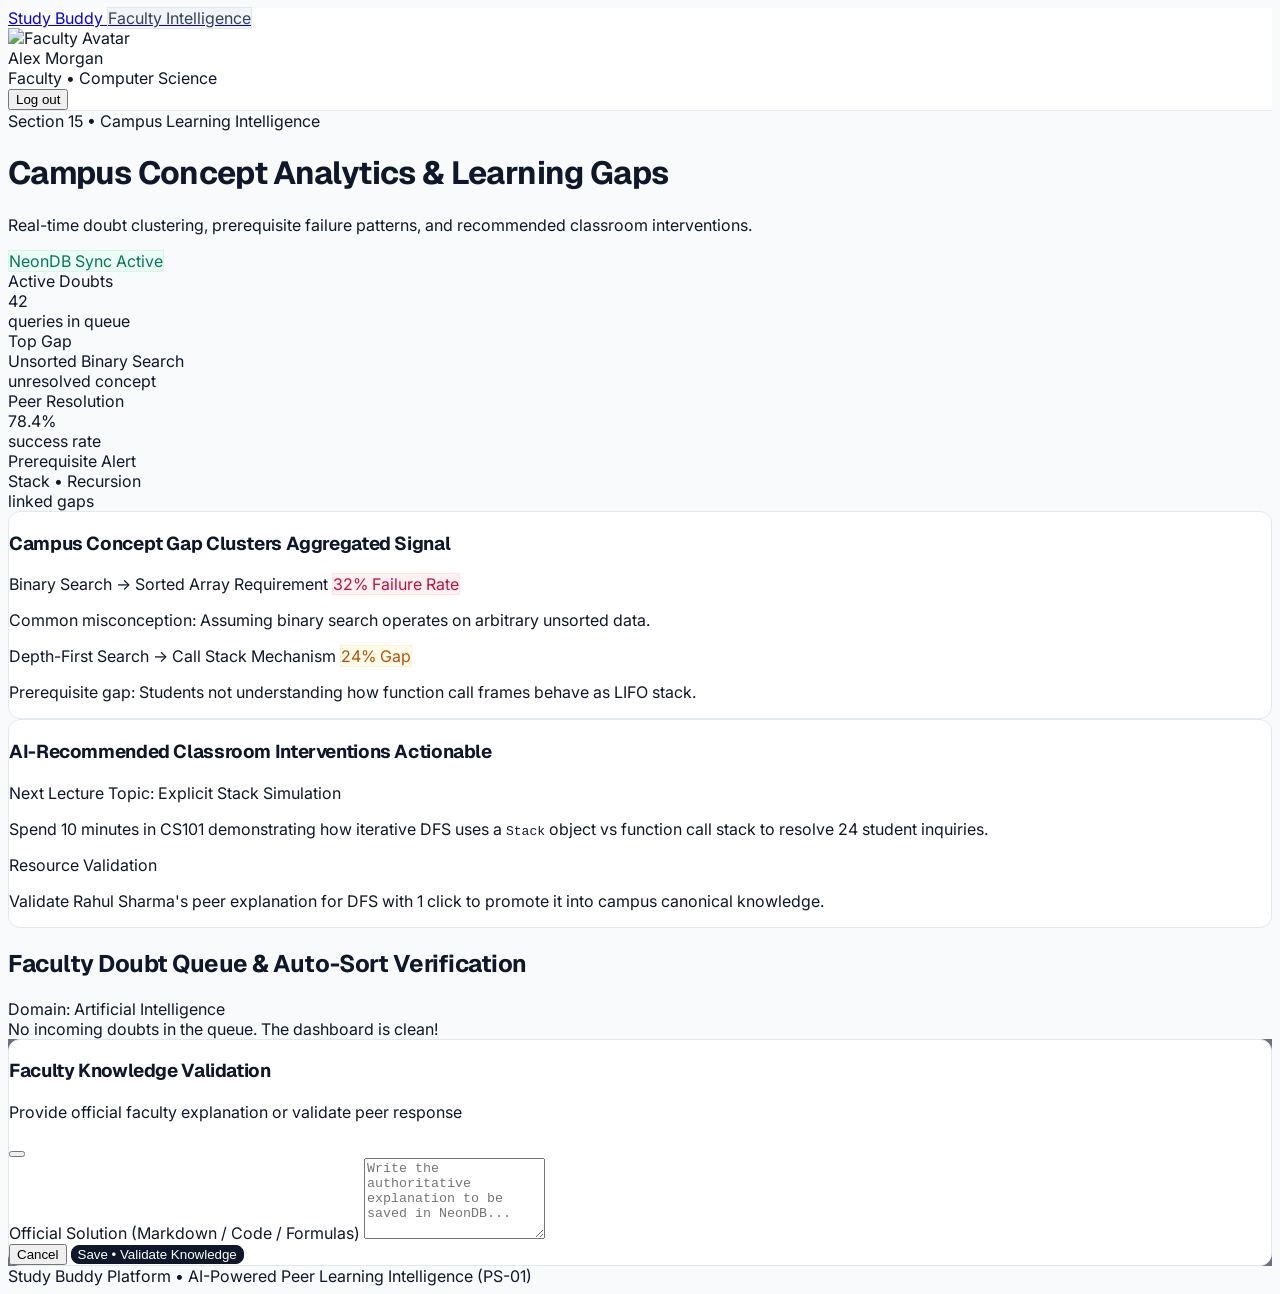
==== faculty-dashboard.html @ b1f01564 "Allow faculty to verify AI generated answers as well" ====
<!DOCTYPE html>
<html lang="en">
<head>
  <meta charset="UTF-8">
  <meta name="viewport" content="width=device-width, initial-scale=1.0">
  <title>Faculty Learning Intelligence Dashboard — Study Buddy (PS-01)</title>

  <!-- Tailwind CSS CDN -->
  <script src="https://cdn.tailwindcss.com"></script>

  <!-- Lucide Icons -->
  <script src="https://unpkg.com/lucide@latest"></script>

  <!-- Custom CSS -->
  <link rel="stylesheet" href="css/style.css">
</head>
<body class="bg-slate-50 text-slate-900 min-h-screen flex flex-col justify-between">

  <!-- Header -->
  <header class="sticky top-0 z-40 crisp-nav bg-white/95 border-b border-slate-200">
    <div class="max-w-7xl mx-auto px-4 sm:px-6 lg:px-8 h-16 flex items-center justify-between">

      <!-- Brand Logo -->
      <a href="index.html" class="flex items-center gap-2.5">
        <div class="w-8 h-8 rounded-lg bg-slate-900 flex items-center justify-center text-white">
          <i data-lucide="graduation-cap" class="w-4 h-4"></i>
        </div>
        <div>
          <span class="text-base font-bold text-slate-900">Study Buddy</span>
          <span class="badge-clean-neutral text-[10px] font-semibold px-2 py-0.5 rounded ml-2">Faculty Intelligence</span>
        </div>
      </a>

      <!-- Faculty Profile -->
      <div class="flex items-center gap-2.5">
        <img id="fac-header-avatar" src="https://images.unsplash.com/photo-1534528741775-53994a69daeb?auto=format&fit=crop&q=80&w=250" class="w-8 h-8 rounded-full border border-slate-200 object-cover" alt="Faculty Avatar">
        <div class="hidden sm:block text-left">
          <div class="text-xs font-bold text-slate-900 leading-tight" id="fac-header-name">Dr. Sarah Jenkins</div>
          <div class="text-[10px] text-slate-500 font-medium">Faculty &bull; Computer Science</div>
        </div>
        <div class="w-px h-6 bg-slate-200 mx-1"></div>
        <button type="button" onclick="logout()" title="Log out" aria-label="Log out" class="flex items-center gap-1.5 text-xs text-slate-500 hover:text-slate-900 transition-colors px-2 py-1.5 rounded-md hover:bg-slate-100">
          <i data-lucide="log-out" class="w-3.5 h-3.5"></i>
          <span class="hidden sm:inline font-medium">Log out</span>
        </button>
      </div>
    </div>
  </header>

  <!-- Main Container -->
  <main class="max-w-7xl mx-auto px-4 sm:px-6 lg:px-8 py-8 space-y-6 flex-1 w-full">

    <!-- 1. TOP STATS BAR -->
    <div class="bg-white rounded-2xl border border-slate-200 shadow-sm overflow-hidden">
      <div class="p-6 pb-5">
        <div class="flex flex-col sm:flex-row sm:items-start justify-between gap-4">
          <div>
            <span class="inline-flex items-center gap-1.5 text-[10px] font-bold uppercase tracking-widest text-slate-400 mb-2">
              <span class="w-1.5 h-1.5 rounded-full bg-emerald-500 inline-block"></span>
              Section 15 &bull; Campus Learning Intelligence
            </span>
            <h1 class="text-xl sm:text-2xl font-bold text-slate-950 leading-tight">
              Campus Concept Analytics &amp; Learning Gaps
            </h1>
            <p class="text-xs text-slate-500 mt-1.5 leading-relaxed max-w-xl">
              Real-time doubt clustering, prerequisite failure patterns, and recommended classroom interventions.
            </p>
          </div>
          <span class="badge-clean-emerald text-xs font-semibold px-3 py-1.5 rounded-lg self-start whitespace-nowrap">
            NeonDB Sync Active
          </span>
        </div>
      </div>
      <div class="grid grid-cols-2 sm:grid-cols-4 border-t border-slate-100">
        <div class="p-4 border-r border-slate-100">
          <div class="text-[10px] font-bold text-slate-400 uppercase tracking-wider mb-1">Active Doubts</div>
          <div class="text-2xl font-bold text-slate-900">42</div>
          <div class="text-[11px] text-slate-500 mt-0.5">queries in queue</div>
        </div>
        <div class="p-4 sm:border-r border-slate-100">
          <div class="text-[10px] font-bold text-slate-400 uppercase tracking-wider mb-1">Top Gap</div>
          <div class="text-sm font-bold text-amber-600 leading-snug mt-0.5">Unsorted Binary Search</div>
          <div class="text-[11px] text-slate-500 mt-0.5">unresolved concept</div>
        </div>
        <div class="p-4 border-r border-t sm:border-t-0 border-slate-100">
          <div class="text-[10px] font-bold text-slate-400 uppercase tracking-wider mb-1">Peer Resolution</div>
          <div class="text-2xl font-bold text-emerald-600">78.4%</div>
          <div class="text-[11px] text-slate-500 mt-0.5">success rate</div>
        </div>
        <div class="p-4 border-t sm:border-t-0 border-slate-100">
          <div class="text-[10px] font-bold text-slate-400 uppercase tracking-wider mb-1">Prerequisite Alert</div>
          <div class="text-sm font-bold text-slate-900 leading-snug mt-0.5">Stack &bull; Recursion</div>
          <div class="text-[11px] text-slate-500 mt-0.5">linked gaps</div>
        </div>
      </div>
    </div>

    <!-- 2. CAMPUS LEARNING GAPS & RECOMMENDED INTERVENTIONS (Section 15 of PDF) -->
    <div class="grid grid-cols-1 lg:grid-cols-2 gap-6">

      <!-- Learning Gap Heatmap -->
      <div class="crisp-card p-5 bg-white shadow-sm border border-slate-200">
        <h3 class="text-xs font-bold uppercase tracking-wider text-slate-900 mb-3 pb-2 border-b border-slate-100 flex items-center justify-between">
          <span>Campus Concept Gap Clusters</span>
          <span class="text-[10px] text-slate-400">Aggregated Signal</span>
        </h3>

        <div class="space-y-3 text-xs">
          <div class="p-3 rounded-lg bg-slate-50 border border-slate-200">
            <div class="flex justify-between items-center mb-1">
              <span class="font-bold text-slate-900">Binary Search &rarr; Sorted Array Requirement</span>
              <span class="badge-clean-rose text-[10px] font-bold px-1.5 py-0.2 rounded">32% Failure Rate</span>
            </div>
            <p class="text-[11px] text-slate-500 mb-2">Common misconception: Assuming binary search operates on arbitrary unsorted data.</p>
            <div class="w-full h-1.5 bg-slate-200 rounded-full overflow-hidden">
              <div class="h-full bg-rose-500 rounded-full" style="width: 32%"></div>
            </div>
          </div>

          <div class="p-3 rounded-lg bg-slate-50 border border-slate-200">
            <div class="flex justify-between items-center mb-1">
              <span class="font-bold text-slate-900">Depth-First Search &rarr; Call Stack Mechanism</span>
              <span class="badge-clean-amber text-[10px] font-bold px-1.5 py-0.2 rounded">24% Gap</span>
            </div>
            <p class="text-[11px] text-slate-500 mb-2">Prerequisite gap: Students not understanding how function call frames behave as LIFO stack.</p>
            <div class="w-full h-1.5 bg-slate-200 rounded-full overflow-hidden">
              <div class="h-full bg-amber-500 rounded-full" style="width: 24%"></div>
            </div>
          </div>
        </div>
      </div>

      <!-- Recommended Classroom Interventions (Section 15 of PDF) -->
      <div class="crisp-card p-5 bg-white shadow-sm border border-slate-200">
        <h3 class="text-xs font-bold uppercase tracking-wider text-slate-900 mb-3 pb-2 border-b border-slate-100 flex items-center justify-between">
          <span>AI-Recommended Classroom Interventions</span>
          <span class="text-[10px] text-emerald-600 font-bold">Actionable</span>
        </h3>

        <div class="space-y-3 text-xs">
          <div class="p-3 rounded-lg bg-emerald-50/50 border border-emerald-200 text-slate-800">
            <div class="font-bold text-emerald-950 mb-1 flex items-center gap-1.5">
              <i data-lucide="zap" class="w-3.5 h-3.5 text-emerald-600"></i>
              <span>Next Lecture Topic: Explicit Stack Simulation</span>
            </div>
            <p class="text-[11px] text-slate-600 leading-relaxed">
              Spend 10 minutes in CS101 demonstrating how iterative DFS uses a <code>Stack</code> object vs function call stack to resolve 24 student inquiries.
            </p>
          </div>

          <div class="p-3 rounded-lg bg-blue-50/50 border border-blue-200 text-slate-800">
            <div class="font-bold text-blue-950 mb-1 flex items-center gap-1.5">
              <i data-lucide="book-marked" class="w-3.5 h-3.5 text-blue-600"></i>
              <span>Resource Validation</span>
            </div>
            <p class="text-[11px] text-slate-600 leading-relaxed">
              Validate Rahul Sharma&apos;s peer explanation for DFS with 1 click to promote it into campus canonical knowledge.
            </p>
          </div>
        </div>
      </div>

    </div>

    <!-- 3. DOUBT QUEUE -->
    <div class="space-y-4">
      <div class="flex items-center justify-between">
        <h2 class="text-base font-bold text-slate-950 flex items-center gap-2">
          <i data-lucide="inbox" class="w-4 h-4 text-slate-600"></i>
          Faculty Doubt Queue &amp; Auto-Sort Verification
        </h2>
        <span class="text-xs font-semibold text-slate-500 bg-slate-100 px-3 py-1.5 rounded-lg" id="fac-header-domain">Domain: Artificial Intelligence</span>
      </div>
      <div id="faculty-queue-list" class="space-y-4">
        <!-- Injected via JS -->
      </div>
    </div>

  </main>

  <!-- ANSWER / VALIDATE MODAL -->
  <div id="faculty-answer-modal" class="fixed inset-0 z-50 modal-backdrop hidden items-center justify-center p-4">
    <div class="crisp-card max-w-xl w-full p-6 bg-white shadow-xl border border-slate-300 relative max-h-[90vh] overflow-y-auto">
      <div class="flex items-center justify-between pb-3 border-b border-slate-200 mb-4">
        <div>
          <h3 class="text-base font-bold text-slate-900">Faculty Knowledge Validation</h3>
          <p class="text-xs text-slate-500">Provide official faculty explanation or validate peer response</p>
        </div>
        <button type="button" onclick="closeModal('faculty-answer-modal')" aria-label="Close modal" class="text-slate-400 hover:text-slate-700 p-1">
          <i data-lucide="x" class="w-4 h-4"></i>
        </button>
      </div>

      <form onsubmit="submitFacultyAnswer(event)" class="space-y-3.5">
        <input type="hidden" id="fac-hidden-doubt-id">

        <div>
          <label class="block text-xs font-semibold text-slate-700 mb-1">Official Solution (Markdown / Code / Formulas)</label>
          <textarea id="fac-solution-text" rows="5" required placeholder="Write the authoritative explanation to be saved in NeonDB..." class="w-full bg-white border border-slate-300 rounded-md p-3 text-xs text-slate-900 focus:outline-none focus:border-slate-900"></textarea>
        </div>

        <div class="flex items-center justify-end gap-2 pt-2 border-t border-slate-200">
          <button type="button" onclick="closeModal('faculty-answer-modal')" class="px-3.5 py-2 text-xs font-medium text-slate-600 hover:text-slate-900">
            Cancel
          </button>
          <button type="submit" class="btn-primary px-4 py-2 text-xs font-semibold">
            Save &bull; Validate Knowledge
          </button>
        </div>
      </form>
    </div>
  </div>

  <!-- Footer -->
  <footer class="border-t border-slate-200 bg-white py-4 px-4 text-center text-xs text-slate-400">
    <span>Study Buddy Platform &bull; AI-Powered Peer Learning Intelligence (PS-01)</span>
  </footer>

  <!-- Scripts -->
  <script src="js/data.js"></script>
  <script src="js/app.js"></script>
  <script>
    document.addEventListener("DOMContentLoaded", async () => {
      const user = DB.getCurrentUser();
      if (user) {
        const nameEl = document.getElementById("fac-header-name");
        if (nameEl && user.name) nameEl.textContent = user.name;
        const avatarEl = document.getElementById("fac-header-avatar");
        if (avatarEl && user.avatar) avatarEl.src = user.avatar;
        const domainEl = document.getElementById("fac-header-domain");
        if (domainEl && user.domain) domainEl.textContent = `Domain: ${user.domain}`;
      }
      await DB.syncDoubts();
      renderFacultyQueue();
      lucide.createIcons();
    });

    function renderFacultyQueue() {
      const doubts = DB.getDoubts();
      const container = document.getElementById("faculty-queue-list");

      if (doubts.length === 0) {
        container.innerHTML = `
          <div class="p-8 text-center bg-white border border-slate-200 rounded-lg text-slate-400 text-xs shadow-sm">
            <i data-lucide="info" class="w-8 h-8 mx-auto mb-2 text-slate-300"></i>
            <span>No incoming doubts in the queue. The dashboard is clean!</span>
          </div>
        `;
        lucide.createIcons();
        return;
      }

      container.innerHTML = doubts.map(d => {
        const isResolved = d.status === "Resolved";
        
        let peerAnswersBlock = "";
        if (d.answers && d.answers.length > 0) {
          peerAnswersBlock = d.answers.map((a, idx) => {
            const isPeer = a.authorName.includes("Peer Mentor") || a.authorName.includes("AI") || a.authorName.includes("StudyBuddy");
            const verifyBtn = (!a.isFacultyVerified) ? `
              <button type="button" onclick="facultyVerifyPeerAnswer('${d.id}', ${idx})" class="mt-2 bg-emerald-600 hover:bg-emerald-700 text-white px-3 py-1 rounded font-bold transition-all text-[10px] flex items-center gap-1 shadow-sm">
                <i data-lucide="check" class="w-3.5 h-3.5"></i>
                <span>Approve & Verify Answer (Award Tag)</span>
              </button>
            ` : (a.isFacultyVerified ? `
              <span class="text-emerald-600 font-bold text-[10px] flex items-center gap-0.5 mt-2">
                <i data-lucide="award" class="w-3.5 h-3.5"></i>
                <span>Officially Faculty Verified</span>
              </span>
            ` : '');

            return `
              <div class="mt-3 p-3 bg-slate-50 border border-slate-200 rounded-lg text-xs">
                <div class="flex items-center justify-between font-bold text-slate-700 mb-1">
                  <span>Solution by: ${a.authorName}</span>
                  <div class="flex items-center gap-1.5">
                    ${a.isAiVerified ? '<span class="bg-purple-100 text-purple-700 text-[8px] font-extrabold px-1.5 py-0.5 rounded flex items-center gap-0.5">🤖 AI Verified</span>' : ''}
                    ${a.isFacultyVerified ? '<span class="bg-emerald-100 text-emerald-700 text-[8px] font-extrabold px-1.5 py-0.5 rounded flex items-center gap-0.5">🎓 Faculty Verified</span>' : ''}
                  </div>
                </div>
                <p class="text-slate-600 pl-2 border-l-2 border-slate-300 italic">${a.content}</p>
                ${verifyBtn}
              </div>
            `;
          }).join("");
        }

        return `
          <div class="crisp-card p-5 bg-white border border-slate-200 hover:shadow-md transition-shadow">
            <div class="flex items-center justify-between gap-2 mb-2">
              <div class="flex items-center gap-1.5">
                <span class="badge-clean-neutral px-2 py-0.5 rounded text-[10px] font-bold">${d.subject} &bull; ${d.concept}</span>
                <span class="badge-clean-neutral px-2 py-0.5 rounded text-[10px] text-slate-500">${d.difficulty}</span>
                <span class="badge-clean-purple px-2 py-0.5 rounded text-[10px] font-bold">Auto-Sort: ${d.intent}</span>
              </div>
              <span class="${isResolved ? 'badge-clean-emerald' : 'badge-clean-amber'} px-2 py-0.5 rounded text-[10px] font-bold">
                ${d.status}
              </span>
            </div>

            <h4 class="text-sm font-bold text-slate-950 mb-1">${d.title}</h4>
            <p class="text-xs text-slate-600 mb-3">${d.rawQuery}</p>

            <div class="p-2.5 rounded bg-slate-50 border border-slate-100 text-[11px] mb-3 text-slate-600">
              <strong>Detected Misconception:</strong> ${d.misconception}
            </div>

            ${peerAnswersBlock}

            <div class="flex items-center justify-between pt-2.5 mt-3 border-t border-slate-100 text-xs">
              <span class="text-slate-500">Student: <strong>${d.studentName}</strong> (${d.studentYear})</span>
              <button type="button" onclick="openFacultyAnswer('${d.id}')" class="btn-primary px-3 py-1.5 text-xs font-semibold">
                ${isResolved ? 'Update / Validate Solution' : 'Answer Doubt'}
              </button>
            </div>
          </div>
        `;
      }).join("");

      lucide.createIcons();
    }

    async function facultyVerifyPeerAnswer(doubtId, answerIdx) {
      await DB.setAnswerFacultyVerified(doubtId, answerIdx, true);
      
      // Award extra 15 points to the peer mentor student
      await DB.updateUserPoints(15);
      
      showToast("Peer solution verified! Faculty approval tag awarded (+15 pts).", "success");
      renderFacultyQueue();
    }

    function openFacultyAnswer(doubtId) {
      document.getElementById("fac-hidden-doubt-id").value = doubtId;
      openModal("faculty-answer-modal");
    }

    async function submitFacultyAnswer(e) {
      e.preventDefault();
      const doubtId = document.getElementById("fac-hidden-doubt-id").value;
      const text = document.getElementById("fac-solution-text").value;

      const answerData = {
        authorName: "Dr. Sarah Jenkins (Faculty Lead)",
        authorAvatar: "https://images.unsplash.com/photo-1534528741775-53994a69daeb?auto=format&fit=crop&q=80&w=250",
        style: "Technical",
        isAiVerified: true,
        isFacultyVerified: true,
        content: text
      };

      await DB.resolveDoubt(doubtId, answerData);
      closeModal("faculty-answer-modal");
      showToast("Solution saved & knowledge validated in NeonDB!", "success");
      renderFacultyQueue();
    }
  </script>
</body>
</html>
---- css/style.css ----
@import url('https://fonts.googleapis.com/css2?family=Geist:wght@400;500;600;700&family=Inter:wght@400;500;600;700&display=swap');

:root {
  --font-heading: 'Geist', -apple-system, BlinkMacSystemFont, 'Segoe UI', Roboto, sans-serif;
  --font-body: 'Inter', -apple-system, BlinkMacSystemFont, 'Segoe UI', Roboto, sans-serif;
  --primary: #0f172a;
  --primary-hover: #1e293b;
  --accent: #2563eb;
  --accent-hover: #1d4ed8;
  --border-light: #e2e8f0;
  --border-dark: #1e293b;
  --bg-main: #f8fafc;
  --card-bg: #ffffff;
  --text-main: #0f172a;
  --text-muted: #64748b;
}

* {
  box-sizing: border-box;
  scroll-behavior: smooth;
}

body {
  font-family: var(--font-body);
  background-color: #f8fafc;
  color: #0f172a;
  overflow-x: hidden;
  -webkit-font-smoothing: antialiased;
  -moz-osx-font-smoothing: grayscale;
}

h1, h2, h3, h4, h5, h6, .font-heading {
  font-family: var(--font-heading);
  letter-spacing: -0.02em;
}

/* Crisp Minimalist Containers */
.crisp-card {
  background: #ffffff;
  border: 1px solid #e2e8f0;
  border-radius: 0.75rem;
  transition: all 0.2s ease;
}

.crisp-card:hover {
  border-color: #cbd5e1;
  box-shadow: 0 4px 20px -2px rgba(15, 23, 42, 0.05);
}

.crisp-nav {
  background: rgba(255, 255, 255, 0.92);
  backdrop-filter: blur(12px);
  -webkit-backdrop-filter: blur(12px);
  border-bottom: 1px solid #e2e8f0;
}

/* Crisp Buttons */
.btn-primary {
  background-color: #0f172a;
  color: #ffffff;
  border: 1px solid #0f172a;
  border-radius: 0.5rem;
  font-weight: 500;
  transition: all 0.15s ease;
}

.btn-primary:hover {
  background-color: #1e293b;
  border-color: #1e293b;
  transform: translateY(-1px);
  box-shadow: 0 4px 12px rgba(15, 23, 42, 0.12);
}

.btn-secondary {
  background-color: #ffffff;
  color: #0f172a;
  border: 1px solid #cbd5e1;
  border-radius: 0.5rem;
  font-weight: 500;
  transition: all 0.15s ease;
}

.btn-secondary:hover {
  background-color: #f1f5f9;
  border-color: #94a3b8;
}

.btn-accent {
  background-color: #2563eb;
  color: #ffffff;
  border: 1px solid #2563eb;
  border-radius: 0.5rem;
  font-weight: 500;
  transition: all 0.15s ease;
}

.btn-accent:hover {
  background-color: #1d4ed8;
  border-color: #1d4ed8;
  transform: translateY(-1px);
  box-shadow: 0 4px 12px rgba(37, 99, 235, 0.2);
}

/* Status Badges */
.badge-clean-neutral {
  background: #f1f5f9;
  color: #334155;
  border: 1px solid #e2e8f0;
}

.badge-clean-blue {
  background: #eff6ff;
  color: #1d4ed8;
  border: 1px solid #dbeafe;
}

.badge-clean-emerald {
  background: #ecfdf5;
  color: #047857;
  border: 1px solid #d1fae5;
}

.badge-clean-amber {
  background: #fffbeb;
  color: #b45309;
  border: 1px solid #fef3c7;
}

.badge-clean-rose {
  background: #fff1f2;
  color: #be123c;
  border: 1px solid #ffe4e6;
}

.badge-clean-purple {
  background: #faf5ff;
  color: #6b21a8;
  border: 1px solid #f3e8ff;
}

/* Modal Backdrop */
.modal-backdrop {
  background-color: rgba(15, 23, 42, 0.6);
  backdrop-filter: blur(4px);
}

/* Toast Notifications */
#toast-container {
  position: fixed;
  bottom: 24px;
  right: 24px;
  z-index: 9999;
  display: flex;
  flex-direction: column;
  gap: 10px;
}

.toast {
  animation: slideIn 0.25s cubic-bezier(0.16, 1, 0.3, 1) forwards;
}

@keyframes slideIn {
  from {
    opacity: 0;
    transform: translateY(12px) scale(0.98);
  }
  to {
    opacity: 1;
    transform: translateY(0) scale(1);
  }
}
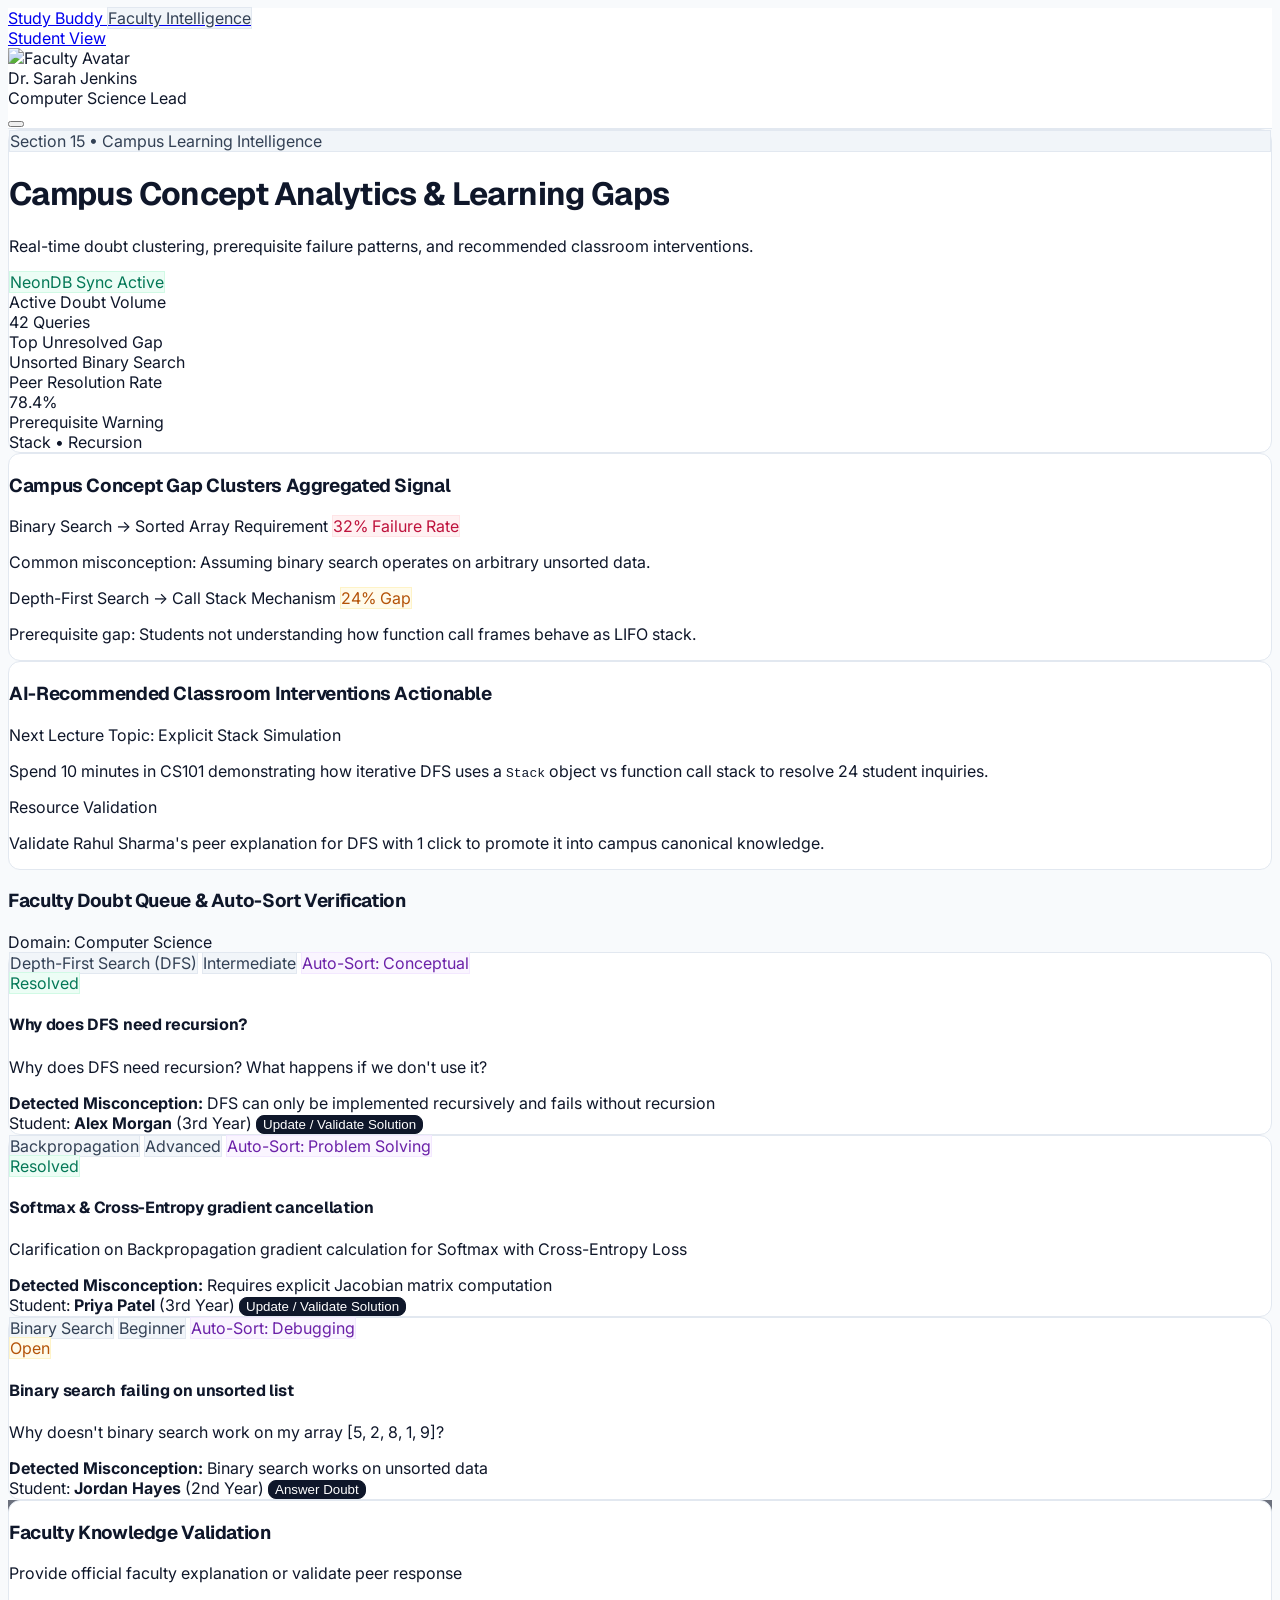
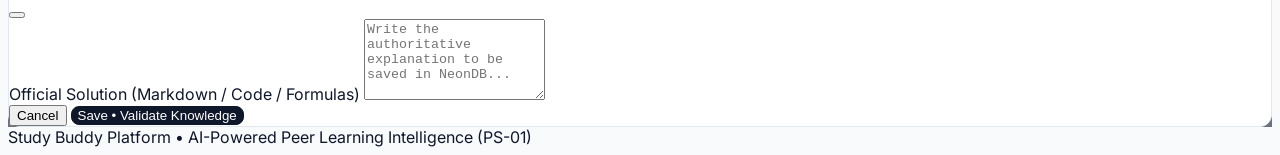
==== commit a291b56c: "Update Knowledge Graph and UI components" ====
--- a/faculty-dashboard.html
+++ b/faculty-dashboard.html
@@ -31,18 +31,26 @@
         </div>
       </a>
 
-      <!-- Faculty Profile -->
-      <div class="flex items-center gap-2.5">
-        <img id="fac-header-avatar" src="https://images.unsplash.com/photo-1534528741775-53994a69daeb?auto=format&fit=crop&q=80&w=250" class="w-8 h-8 rounded-full border border-slate-200 object-cover" alt="Faculty Avatar">
-        <div class="hidden sm:block text-left">
-          <div class="text-xs font-bold text-slate-900 leading-tight" id="fac-header-name">Dr. Sarah Jenkins</div>
-          <div class="text-[10px] text-slate-500 font-medium">Faculty &bull; Computer Science</div>
-        </div>
-        <div class="w-px h-6 bg-slate-200 mx-1"></div>
-        <button type="button" onclick="logout()" title="Log out" aria-label="Log out" class="flex items-center gap-1.5 text-xs text-slate-500 hover:text-slate-900 transition-colors px-2 py-1.5 rounded-md hover:bg-slate-100">
-          <i data-lucide="log-out" class="w-3.5 h-3.5"></i>
-          <span class="hidden sm:inline font-medium">Log out</span>
-        </button>
+      <!-- Quick Actions & Faculty Profile -->
+      <div class="flex items-center gap-3">
+        <!-- Switch to Student View -->
+        <a href="student-dashboard.html" title="Switch to Student View" class="hidden md:flex items-center gap-1.5 px-2.5 py-1.5 rounded-md text-xs font-medium text-slate-600 hover:text-slate-900 border border-slate-200 bg-slate-50 hover:bg-slate-100 transition-colors">
+          <i data-lucide="repeat" class="w-3.5 h-3.5"></i>
+          <span>Student View</span>
+        </a>
+
+        <!-- Faculty Profile Pill -->
+        <div class="flex items-center gap-2.5 pl-2 border-l border-slate-200">
+          <img src="https://images.unsplash.com/photo-1534528741775-53994a69daeb?auto=format&fit=crop&q=80&w=250" class="w-8 h-8 rounded-full border border-slate-200 object-cover" alt="Faculty Avatar">
+          <div class="hidden sm:block text-left">
+            <div class="text-xs font-bold text-slate-900 leading-tight">Dr. Sarah Jenkins</div>
+            <div class="text-[10px] text-slate-500 font-medium">Computer Science Lead</div>
+          </div>
+          <button type="button" onclick="logout()" title="Logout" aria-label="Log out" class="p-1.5 text-slate-400 hover:text-slate-700 transition-colors">
+            <i data-lucide="log-out" class="w-4 h-4"></i>
+          </button>
+        </div>
+
       </div>
     </div>
   </header>
@@ -50,47 +58,45 @@
   <!-- Main Container -->
   <main class="max-w-7xl mx-auto px-4 sm:px-6 lg:px-8 py-8 space-y-6 flex-1 w-full">
 
-    <!-- 1. TOP STATS BAR -->
-    <div class="bg-white rounded-2xl border border-slate-200 shadow-sm overflow-hidden">
-      <div class="p-6 pb-5">
-        <div class="flex flex-col sm:flex-row sm:items-start justify-between gap-4">
-          <div>
-            <span class="inline-flex items-center gap-1.5 text-[10px] font-bold uppercase tracking-widest text-slate-400 mb-2">
-              <span class="w-1.5 h-1.5 rounded-full bg-emerald-500 inline-block"></span>
-              Section 15 &bull; Campus Learning Intelligence
-            </span>
-            <h1 class="text-xl sm:text-2xl font-bold text-slate-950 leading-tight">
-              Campus Concept Analytics &amp; Learning Gaps
-            </h1>
-            <p class="text-xs text-slate-500 mt-1.5 leading-relaxed max-w-xl">
-              Real-time doubt clustering, prerequisite failure patterns, and recommended classroom interventions.
-            </p>
-          </div>
-          <span class="badge-clean-emerald text-xs font-semibold px-3 py-1.5 rounded-lg self-start whitespace-nowrap">
+    <!-- 1. TOP STATS BAR (Section 15: Faculty Intelligence) -->
+    <div class="crisp-card p-6 bg-white shadow-sm border border-slate-200">
+      <div class="flex flex-col lg:flex-row lg:items-center justify-between gap-4 pb-4 border-b border-slate-100">
+        <div>
+          <div class="badge-clean-neutral inline-block px-2 py-0.5 rounded text-[10px] font-bold uppercase tracking-wider mb-1">
+            Section 15 &bull; Campus Learning Intelligence
+          </div>
+          <h1 class="text-xl sm:text-2xl font-bold text-slate-950">
+            Campus Concept Analytics &amp; Learning Gaps
+          </h1>
+          <p class="text-xs text-slate-500 mt-0.5">
+            Real-time doubt clustering, prerequisite failure patterns, and recommended classroom interventions.
+          </p>
+        </div>
+
+        <div class="flex items-center gap-2">
+          <span class="badge-clean-emerald text-xs font-semibold px-3 py-1 rounded">
             NeonDB Sync Active
           </span>
         </div>
       </div>
-      <div class="grid grid-cols-2 sm:grid-cols-4 border-t border-slate-100">
-        <div class="p-4 border-r border-slate-100">
-          <div class="text-[10px] font-bold text-slate-400 uppercase tracking-wider mb-1">Active Doubts</div>
-          <div class="text-2xl font-bold text-slate-900">42</div>
-          <div class="text-[11px] text-slate-500 mt-0.5">queries in queue</div>
-        </div>
-        <div class="p-4 sm:border-r border-slate-100">
-          <div class="text-[10px] font-bold text-slate-400 uppercase tracking-wider mb-1">Top Gap</div>
-          <div class="text-sm font-bold text-amber-600 leading-snug mt-0.5">Unsorted Binary Search</div>
-          <div class="text-[11px] text-slate-500 mt-0.5">unresolved concept</div>
-        </div>
-        <div class="p-4 border-r border-t sm:border-t-0 border-slate-100">
-          <div class="text-[10px] font-bold text-slate-400 uppercase tracking-wider mb-1">Peer Resolution</div>
-          <div class="text-2xl font-bold text-emerald-600">78.4%</div>
-          <div class="text-[11px] text-slate-500 mt-0.5">success rate</div>
-        </div>
-        <div class="p-4 border-t sm:border-t-0 border-slate-100">
-          <div class="text-[10px] font-bold text-slate-400 uppercase tracking-wider mb-1">Prerequisite Alert</div>
-          <div class="text-sm font-bold text-slate-900 leading-snug mt-0.5">Stack &bull; Recursion</div>
-          <div class="text-[11px] text-slate-500 mt-0.5">linked gaps</div>
+
+      <!-- 4 Intelligence Metrics -->
+      <div class="grid grid-cols-2 sm:grid-cols-4 gap-3 mt-4 pt-1">
+        <div class="p-3 rounded-lg bg-slate-50 border border-slate-200">
+          <div class="text-[10px] font-bold text-slate-500 uppercase">Active Doubt Volume</div>
+          <div class="text-xl font-bold text-slate-900 mt-0.5">42 Queries</div>
+        </div>
+        <div class="p-3 rounded-lg bg-slate-50 border border-slate-200">
+          <div class="text-[10px] font-bold text-slate-500 uppercase">Top Unresolved Gap</div>
+          <div class="text-xl font-bold text-amber-600 mt-0.5">Unsorted Binary Search</div>
+        </div>
+        <div class="p-3 rounded-lg bg-slate-50 border border-slate-200">
+          <div class="text-[10px] font-bold text-slate-500 uppercase">Peer Resolution Rate</div>
+          <div class="text-xl font-bold text-emerald-600 mt-0.5">78.4%</div>
+        </div>
+        <div class="p-3 rounded-lg bg-slate-50 border border-slate-200">
+          <div class="text-[10px] font-bold text-slate-500 uppercase">Prerequisite Warning</div>
+          <div class="text-xl font-bold text-slate-900 mt-0.5">Stack &bull; Recursion</div>
         </div>
       </div>
     </div>
@@ -162,17 +168,18 @@
 
     </div>
 
-    <!-- 3. DOUBT QUEUE -->
-    <div class="space-y-4">
-      <div class="flex items-center justify-between">
-        <h2 class="text-base font-bold text-slate-950 flex items-center gap-2">
-          <i data-lucide="inbox" class="w-4 h-4 text-slate-600"></i>
-          Faculty Doubt Queue &amp; Auto-Sort Verification
-        </h2>
-        <span class="text-xs font-semibold text-slate-500 bg-slate-100 px-3 py-1.5 rounded-lg" id="fac-header-domain">Domain: Artificial Intelligence</span>
-      </div>
-      <div id="faculty-queue-list" class="space-y-4">
-        <!-- Injected via JS -->
+    <!-- 3. INCOMING DOUBT RESOLUTION QUEUE -->
+    <div class="space-y-3">
+      <div class="flex items-center justify-between pb-2 border-b border-slate-200">
+        <h3 class="text-base font-bold text-slate-950 flex items-center gap-2">
+          <i data-lucide="inbox" class="w-4 h-4 text-slate-700"></i>
+          <span>Faculty Doubt Queue &amp; Auto-Sort Verification</span>
+        </h3>
+        <span class="text-xs text-slate-500 font-medium">Domain: Computer Science</span>
+      </div>
+
+      <div id="faculty-queue-list" class="space-y-3.5">
+        <!-- Injected dynamically via JS -->
       </div>
     </div>
 
@@ -220,17 +227,7 @@
   <script src="js/data.js"></script>
   <script src="js/app.js"></script>
   <script>
-    document.addEventListener("DOMContentLoaded", async () => {
-      const user = DB.getCurrentUser();
-      if (user) {
-        const nameEl = document.getElementById("fac-header-name");
-        if (nameEl && user.name) nameEl.textContent = user.name;
-        const avatarEl = document.getElementById("fac-header-avatar");
-        if (avatarEl && user.avatar) avatarEl.src = user.avatar;
-        const domainEl = document.getElementById("fac-header-domain");
-        if (domainEl && user.domain) domainEl.textContent = `Domain: ${user.domain}`;
-      }
-      await DB.syncDoubts();
+    document.addEventListener("DOMContentLoaded", () => {
       renderFacultyQueue();
       lucide.createIcons();
     });
@@ -239,57 +236,13 @@
       const doubts = DB.getDoubts();
       const container = document.getElementById("faculty-queue-list");
 
-      if (doubts.length === 0) {
-        container.innerHTML = `
-          <div class="p-8 text-center bg-white border border-slate-200 rounded-lg text-slate-400 text-xs shadow-sm">
-            <i data-lucide="info" class="w-8 h-8 mx-auto mb-2 text-slate-300"></i>
-            <span>No incoming doubts in the queue. The dashboard is clean!</span>
-          </div>
-        `;
-        lucide.createIcons();
-        return;
-      }
-
       container.innerHTML = doubts.map(d => {
         const isResolved = d.status === "Resolved";
-        
-        let peerAnswersBlock = "";
-        if (d.answers && d.answers.length > 0) {
-          peerAnswersBlock = d.answers.map((a, idx) => {
-            const isPeer = a.authorName.includes("Peer Mentor") || a.authorName.includes("AI") || a.authorName.includes("StudyBuddy");
-            const verifyBtn = (!a.isFacultyVerified) ? `
-              <button type="button" onclick="facultyVerifyPeerAnswer('${d.id}', ${idx})" class="mt-2 bg-emerald-600 hover:bg-emerald-700 text-white px-3 py-1 rounded font-bold transition-all text-[10px] flex items-center gap-1 shadow-sm">
-                <i data-lucide="check" class="w-3.5 h-3.5"></i>
-                <span>Approve & Verify Answer (Award Tag)</span>
-              </button>
-            ` : (a.isFacultyVerified ? `
-              <span class="text-emerald-600 font-bold text-[10px] flex items-center gap-0.5 mt-2">
-                <i data-lucide="award" class="w-3.5 h-3.5"></i>
-                <span>Officially Faculty Verified</span>
-              </span>
-            ` : '');
-
-            return `
-              <div class="mt-3 p-3 bg-slate-50 border border-slate-200 rounded-lg text-xs">
-                <div class="flex items-center justify-between font-bold text-slate-700 mb-1">
-                  <span>Solution by: ${a.authorName}</span>
-                  <div class="flex items-center gap-1.5">
-                    ${a.isAiVerified ? '<span class="bg-purple-100 text-purple-700 text-[8px] font-extrabold px-1.5 py-0.5 rounded flex items-center gap-0.5">🤖 AI Verified</span>' : ''}
-                    ${a.isFacultyVerified ? '<span class="bg-emerald-100 text-emerald-700 text-[8px] font-extrabold px-1.5 py-0.5 rounded flex items-center gap-0.5">🎓 Faculty Verified</span>' : ''}
-                  </div>
-                </div>
-                <p class="text-slate-600 pl-2 border-l-2 border-slate-300 italic">${a.content}</p>
-                ${verifyBtn}
-              </div>
-            `;
-          }).join("");
-        }
-
         return `
-          <div class="crisp-card p-5 bg-white border border-slate-200 hover:shadow-md transition-shadow">
+          <div class="crisp-card p-5 bg-white border border-slate-200">
             <div class="flex items-center justify-between gap-2 mb-2">
               <div class="flex items-center gap-1.5">
-                <span class="badge-clean-neutral px-2 py-0.5 rounded text-[10px] font-bold">${d.subject} &bull; ${d.concept}</span>
+                <span class="badge-clean-neutral px-2 py-0.5 rounded text-[10px] font-bold">${d.concept}</span>
                 <span class="badge-clean-neutral px-2 py-0.5 rounded text-[10px] text-slate-500">${d.difficulty}</span>
                 <span class="badge-clean-purple px-2 py-0.5 rounded text-[10px] font-bold">Auto-Sort: ${d.intent}</span>
               </div>
@@ -305,9 +258,7 @@
               <strong>Detected Misconception:</strong> ${d.misconception}
             </div>
 
-            ${peerAnswersBlock}
-
-            <div class="flex items-center justify-between pt-2.5 mt-3 border-t border-slate-100 text-xs">
+            <div class="flex items-center justify-between pt-2 border-t border-slate-100 text-xs">
               <span class="text-slate-500">Student: <strong>${d.studentName}</strong> (${d.studentYear})</span>
               <button type="button" onclick="openFacultyAnswer('${d.id}')" class="btn-primary px-3 py-1.5 text-xs font-semibold">
                 ${isResolved ? 'Update / Validate Solution' : 'Answer Doubt'}
@@ -320,22 +271,12 @@
       lucide.createIcons();
     }
 
-    async function facultyVerifyPeerAnswer(doubtId, answerIdx) {
-      await DB.setAnswerFacultyVerified(doubtId, answerIdx, true);
-      
-      // Award extra 15 points to the peer mentor student
-      await DB.updateUserPoints(15);
-      
-      showToast("Peer solution verified! Faculty approval tag awarded (+15 pts).", "success");
-      renderFacultyQueue();
-    }
-
     function openFacultyAnswer(doubtId) {
       document.getElementById("fac-hidden-doubt-id").value = doubtId;
       openModal("faculty-answer-modal");
     }
 
-    async function submitFacultyAnswer(e) {
+    function submitFacultyAnswer(e) {
       e.preventDefault();
       const doubtId = document.getElementById("fac-hidden-doubt-id").value;
       const text = document.getElementById("fac-solution-text").value;
@@ -344,12 +285,11 @@
         authorName: "Dr. Sarah Jenkins (Faculty Lead)",
         authorAvatar: "https://images.unsplash.com/photo-1534528741775-53994a69daeb?auto=format&fit=crop&q=80&w=250",
         style: "Technical",
-        isAiVerified: true,
-        isFacultyVerified: true,
+        isFacultyValidated: true,
         content: text
       };
 
-      await DB.resolveDoubt(doubtId, answerData);
+      DB.resolveDoubt(doubtId, answerData);
       closeModal("faculty-answer-modal");
       showToast("Solution saved & knowledge validated in NeonDB!", "success");
       renderFacultyQueue();
--- a/css/style.css
+++ b/css/style.css
@@ -29,7 +29,13 @@
   -moz-osx-font-smoothing: grayscale;
 }
 
-h1, h2, h3, h4, h5, h6, .font-heading {
+h1,
+h2,
+h3,
+h4,
+h5,
+h6,
+.font-heading {
   font-family: var(--font-heading);
   letter-spacing: -0.02em;
 }
@@ -164,8 +170,156 @@
     opacity: 0;
     transform: translateY(12px) scale(0.98);
   }
+
   to {
     opacity: 1;
     transform: translateY(0) scale(1);
   }
 }
+
+/* Knowledge Graph Styling & Smooth Morphing Animations */
+.kg-canvas-container {
+  background: radial-gradient(circle at 50% 50%, #ffffff 0%, #f1f5f9 100%);
+  background-image:
+    radial-gradient(#cbd5e1 1px, transparent 1px),
+    radial-gradient(#e2e8f0 1px, #f8fafc 1px);
+  background-size: 24px 24px;
+  background-position: 0 0, 12px 12px;
+}
+
+/* Center Node Morphing Container */
+.kg-center-morph {
+  position: absolute;
+  transform: translate(-50%, -50%) !important;
+  will-change: width, height, border-radius, transform, opacity;
+  box-shadow: 0 20px 45px -10px rgba(15, 23, 42, 0.18), 0 0 0 1px rgba(15, 23, 42, 0.08);
+  overflow: hidden; /* Prevent text spilling outside during morph */
+}
+
+.kg-center-morph.kg-circle-mode:hover {
+  transform: translate(-50%, -50%) scale(1.06) !important;
+  box-shadow: 0 25px 50px -12px rgba(79, 70, 229, 0.4), 0 0 0 4px rgba(199, 210, 254, 0.8) !important;
+}
+
+/* Expanding: 0.25s smooth transition to rectangle */
+.kg-morph-expanding {
+  transition: width 0.25s cubic-bezier(0.16, 1, 0.3, 1), 
+              height 0.25s cubic-bezier(0.16, 1, 0.3, 1), 
+              border-radius 0.25s cubic-bezier(0.16, 1, 0.3, 1), 
+              background-color 0.25s ease,
+              box-shadow 0.25s ease;
+}
+
+/* Minimizing: 0.25s smooth transition to circle */
+.kg-morph-minimizing {
+  transition: width 0.25s cubic-bezier(0.16, 1, 0.3, 1), 
+              height 0.25s cubic-bezier(0.16, 1, 0.3, 1), 
+              border-radius 0.25s cubic-bezier(0.16, 1, 0.3, 1), 
+              background-color 0.25s ease,
+              box-shadow 0.25s ease;
+}
+
+/* Instant priority fade-out for text before minimizing */
+.kg-text-exit {
+  opacity: 0 !important;
+  pointer-events: none !important;
+  transform: scale(0.92) !important;
+  transition: opacity 0.08s ease-out, transform 0.08s ease-out !important;
+}
+
+/* Fade animations for inner content */
+.kg-content-fade-in {
+  animation: kgFadeIn 0.2s cubic-bezier(0.16, 1, 0.3, 1) forwards;
+}
+
+.kg-content-fade-out {
+  animation: kgFadeOut 0.08s ease-out forwards;
+}
+
+@keyframes kgFadeIn {
+  0% {
+    opacity: 0;
+    transform: translateY(4px) scale(0.97);
+  }
+  100% {
+    opacity: 1;
+    transform: translateY(0) scale(1);
+  }
+}
+
+@keyframes kgFadeOut {
+  0% {
+    opacity: 1;
+  }
+  100% {
+    opacity: 0;
+    transform: scale(0.92);
+  }
+}
+
+/* Orbiting Satellite Nodes */
+.kg-satellite-node {
+  position: absolute;
+  transform: translate(-50%, -50%);
+  transition: transform 0.25s cubic-bezier(0.34, 1.56, 0.64, 1),
+              left 0.25s cubic-bezier(0.2, 0, 0, 1),
+              top 0.25s cubic-bezier(0.2, 0, 0, 1),
+              opacity 0.2s ease,
+              box-shadow 0.2s ease,
+              border-color 0.2s ease;
+  will-change: transform, left, top, opacity;
+}
+
+.kg-satellite-node:hover {
+  transform: translate(-50%, -50%) scale(1.16);
+  box-shadow: 0 12px 28px -4px rgba(37, 99, 235, 0.28), 0 0 0 2px #4f46e5;
+  z-index: 30 !important;
+}
+
+.kg-satellite-node.node-gliding {
+  z-index: 40 !important;
+  transition: left 0.25s cubic-bezier(0.2, 0, 0, 1), 
+              top 0.25s cubic-bezier(0.2, 0, 0, 1), 
+              transform 0.25s cubic-bezier(0.2, 0, 0, 1);
+}
+
+.kg-satellite-node.node-exiting {
+  opacity: 0;
+  transform: translate(-50%, -50%) scale(0.3);
+  pointer-events: none;
+  transition: opacity 0.18s ease-out, transform 0.18s ease-out;
+}
+
+.kg-satellite-node.node-entering {
+  animation: satPopIn 0.3s cubic-bezier(0.34, 1.56, 0.64, 1) forwards;
+}
+
+@keyframes satPopIn {
+  0% {
+    opacity: 0;
+    transform: translate(-50%, -50%) scale(0.2);
+  }
+  100% {
+    opacity: 1;
+    transform: translate(-50%, -50%) scale(1);
+  }
+}
+
+.kg-edge-line {
+  stroke-dasharray: 6;
+  animation: edgeFlow 25s linear infinite;
+  transition: opacity 0.2s ease;
+}
+
+@keyframes edgeFlow {
+  from {
+    stroke-dashoffset: 200;
+  }
+  to {
+    stroke-dashoffset: 0;
+  }
+}
+
+.rag-pill-glow {
+  box-shadow: 0 0 12px rgba(16, 185, 129, 0.25);
+}
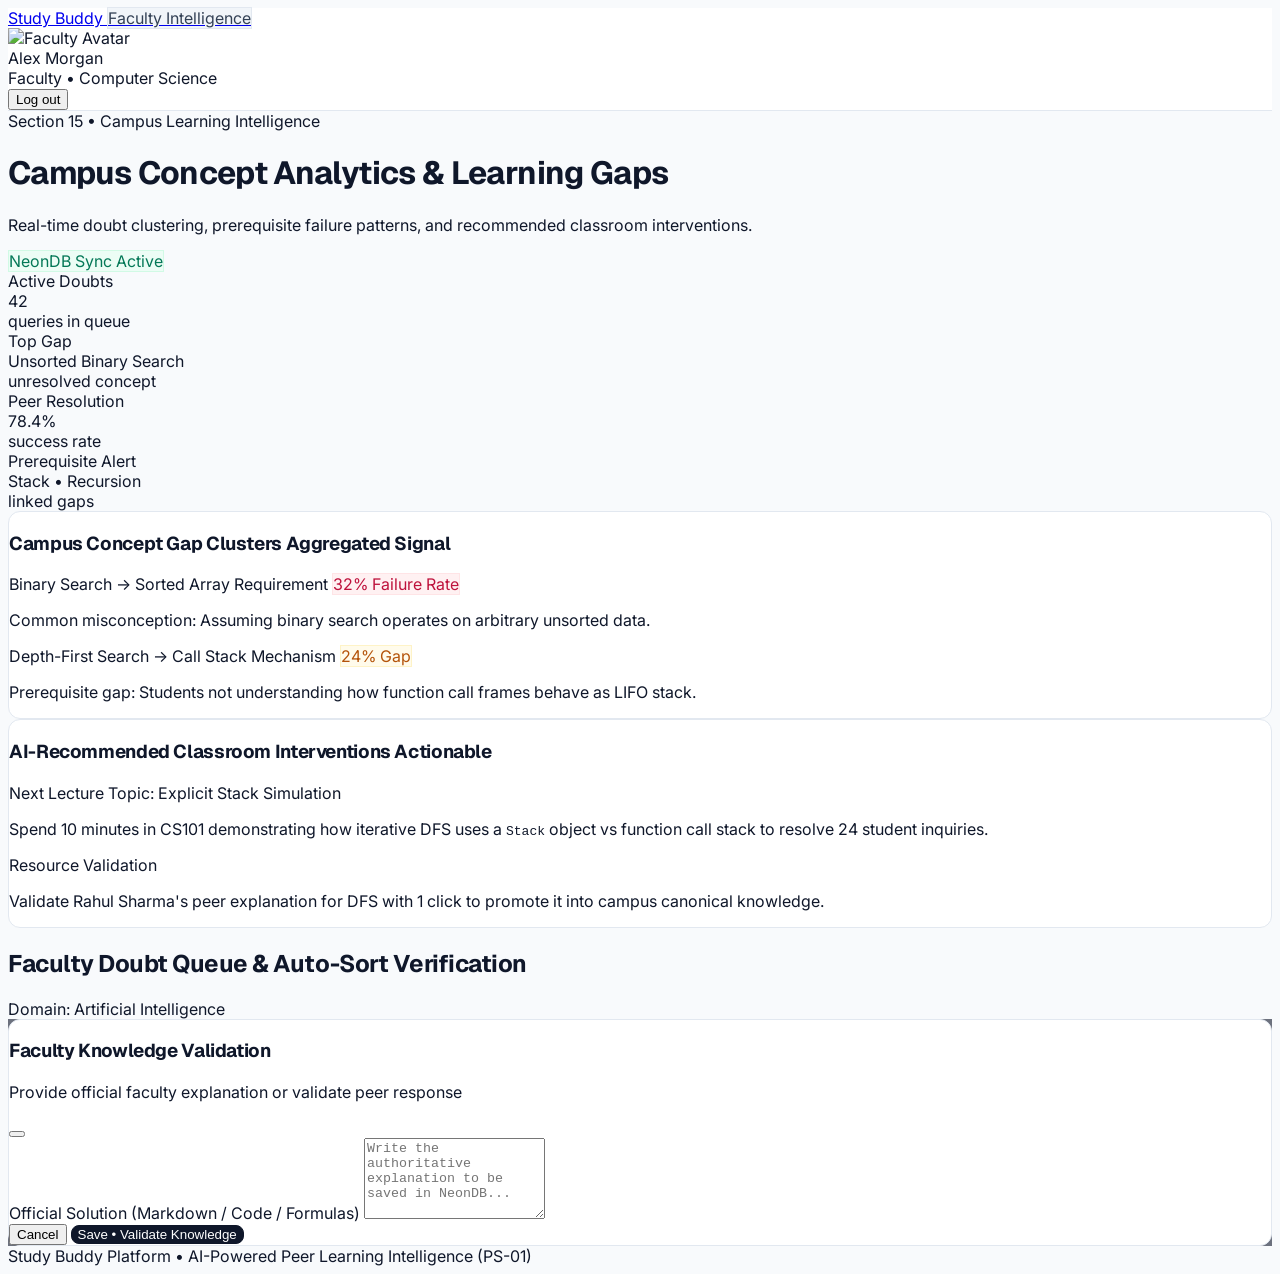
==== commit da1048f5: "Integrated Knowledge Graph and Backend RAG improvements" ====
--- a/faculty-dashboard.html
+++ b/faculty-dashboard.html
@@ -1,5 +1,6 @@
 <!DOCTYPE html>
 <html lang="en">
+
 <head>
   <meta charset="UTF-8">
   <meta name="viewport" content="width=device-width, initial-scale=1.0">
@@ -14,6 +15,7 @@
   <!-- Custom CSS -->
   <link rel="stylesheet" href="css/style.css">
 </head>
+
 <body class="bg-slate-50 text-slate-900 min-h-screen flex flex-col justify-between">
 
   <!-- Header -->
@@ -27,30 +29,26 @@
         </div>
         <div>
           <span class="text-base font-bold text-slate-900">Study Buddy</span>
-          <span class="badge-clean-neutral text-[10px] font-semibold px-2 py-0.5 rounded ml-2">Faculty Intelligence</span>
+          <span class="badge-clean-neutral text-[10px] font-semibold px-2 py-0.5 rounded ml-2">Faculty
+            Intelligence</span>
         </div>
       </a>
 
-      <!-- Quick Actions & Faculty Profile -->
-      <div class="flex items-center gap-3">
-        <!-- Switch to Student View -->
-        <a href="student-dashboard.html" title="Switch to Student View" class="hidden md:flex items-center gap-1.5 px-2.5 py-1.5 rounded-md text-xs font-medium text-slate-600 hover:text-slate-900 border border-slate-200 bg-slate-50 hover:bg-slate-100 transition-colors">
-          <i data-lucide="repeat" class="w-3.5 h-3.5"></i>
-          <span>Student View</span>
-        </a>
-
-        <!-- Faculty Profile Pill -->
-        <div class="flex items-center gap-2.5 pl-2 border-l border-slate-200">
-          <img src="https://images.unsplash.com/photo-1534528741775-53994a69daeb?auto=format&fit=crop&q=80&w=250" class="w-8 h-8 rounded-full border border-slate-200 object-cover" alt="Faculty Avatar">
-          <div class="hidden sm:block text-left">
-            <div class="text-xs font-bold text-slate-900 leading-tight">Dr. Sarah Jenkins</div>
-            <div class="text-[10px] text-slate-500 font-medium">Computer Science Lead</div>
-          </div>
-          <button type="button" onclick="logout()" title="Logout" aria-label="Log out" class="p-1.5 text-slate-400 hover:text-slate-700 transition-colors">
-            <i data-lucide="log-out" class="w-4 h-4"></i>
-          </button>
-        </div>
-
+      <!-- Faculty Profile -->
+      <div class="flex items-center gap-2.5">
+        <img id="fac-header-avatar"
+          src="https://images.unsplash.com/photo-1534528741775-53994a69daeb?auto=format&fit=crop&q=80&w=250"
+          class="w-8 h-8 rounded-full border border-slate-200 object-cover" alt="Faculty Avatar">
+        <div class="hidden sm:block text-left">
+          <div class="text-xs font-bold text-slate-900 leading-tight" id="fac-header-name">Dr. Sarah Jenkins</div>
+          <div class="text-[10px] text-slate-500 font-medium">Faculty &bull; Computer Science</div>
+        </div>
+        <div class="w-px h-6 bg-slate-200 mx-1"></div>
+        <button type="button" onclick="logout()" title="Log out" aria-label="Log out"
+          class="flex items-center gap-1.5 text-xs text-slate-500 hover:text-slate-900 transition-colors px-2 py-1.5 rounded-md hover:bg-slate-100">
+          <i data-lucide="log-out" class="w-3.5 h-3.5"></i>
+          <span class="hidden sm:inline font-medium">Log out</span>
+        </button>
       </div>
     </div>
   </header>
@@ -58,45 +56,48 @@
   <!-- Main Container -->
   <main class="max-w-7xl mx-auto px-4 sm:px-6 lg:px-8 py-8 space-y-6 flex-1 w-full">
 
-    <!-- 1. TOP STATS BAR (Section 15: Faculty Intelligence) -->
-    <div class="crisp-card p-6 bg-white shadow-sm border border-slate-200">
-      <div class="flex flex-col lg:flex-row lg:items-center justify-between gap-4 pb-4 border-b border-slate-100">
-        <div>
-          <div class="badge-clean-neutral inline-block px-2 py-0.5 rounded text-[10px] font-bold uppercase tracking-wider mb-1">
-            Section 15 &bull; Campus Learning Intelligence
-          </div>
-          <h1 class="text-xl sm:text-2xl font-bold text-slate-950">
-            Campus Concept Analytics &amp; Learning Gaps
-          </h1>
-          <p class="text-xs text-slate-500 mt-0.5">
-            Real-time doubt clustering, prerequisite failure patterns, and recommended classroom interventions.
-          </p>
-        </div>
-
-        <div class="flex items-center gap-2">
-          <span class="badge-clean-emerald text-xs font-semibold px-3 py-1 rounded">
+    <!-- 1. TOP STATS BAR -->
+    <div class="bg-white rounded-2xl border border-slate-200 shadow-sm overflow-hidden">
+      <div class="p-6 pb-5">
+        <div class="flex flex-col sm:flex-row sm:items-start justify-between gap-4">
+          <div>
+            <span
+              class="inline-flex items-center gap-1.5 text-[10px] font-bold uppercase tracking-widest text-slate-400 mb-2">
+              <span class="w-1.5 h-1.5 rounded-full bg-emerald-500 inline-block"></span>
+              Section 15 &bull; Campus Learning Intelligence
+            </span>
+            <h1 class="text-xl sm:text-2xl font-bold text-slate-950 leading-tight">
+              Campus Concept Analytics &amp; Learning Gaps
+            </h1>
+            <p class="text-xs text-slate-500 mt-1.5 leading-relaxed max-w-xl">
+              Real-time doubt clustering, prerequisite failure patterns, and recommended classroom interventions.
+            </p>
+          </div>
+          <span class="badge-clean-emerald text-xs font-semibold px-3 py-1.5 rounded-lg self-start whitespace-nowrap">
             NeonDB Sync Active
           </span>
         </div>
       </div>
-
-      <!-- 4 Intelligence Metrics -->
-      <div class="grid grid-cols-2 sm:grid-cols-4 gap-3 mt-4 pt-1">
-        <div class="p-3 rounded-lg bg-slate-50 border border-slate-200">
-          <div class="text-[10px] font-bold text-slate-500 uppercase">Active Doubt Volume</div>
-          <div class="text-xl font-bold text-slate-900 mt-0.5">42 Queries</div>
-        </div>
-        <div class="p-3 rounded-lg bg-slate-50 border border-slate-200">
-          <div class="text-[10px] font-bold text-slate-500 uppercase">Top Unresolved Gap</div>
-          <div class="text-xl font-bold text-amber-600 mt-0.5">Unsorted Binary Search</div>
-        </div>
-        <div class="p-3 rounded-lg bg-slate-50 border border-slate-200">
-          <div class="text-[10px] font-bold text-slate-500 uppercase">Peer Resolution Rate</div>
-          <div class="text-xl font-bold text-emerald-600 mt-0.5">78.4%</div>
-        </div>
-        <div class="p-3 rounded-lg bg-slate-50 border border-slate-200">
-          <div class="text-[10px] font-bold text-slate-500 uppercase">Prerequisite Warning</div>
-          <div class="text-xl font-bold text-slate-900 mt-0.5">Stack &bull; Recursion</div>
+      <div class="grid grid-cols-2 sm:grid-cols-4 border-t border-slate-100">
+        <div class="p-4 border-r border-slate-100">
+          <div class="text-[10px] font-bold text-slate-400 uppercase tracking-wider mb-1">Active Doubts</div>
+          <div class="text-2xl font-bold text-slate-900">42</div>
+          <div class="text-[11px] text-slate-500 mt-0.5">queries in queue</div>
+        </div>
+        <div class="p-4 sm:border-r border-slate-100">
+          <div class="text-[10px] font-bold text-slate-400 uppercase tracking-wider mb-1">Top Gap</div>
+          <div class="text-sm font-bold text-amber-600 leading-snug mt-0.5">Unsorted Binary Search</div>
+          <div class="text-[11px] text-slate-500 mt-0.5">unresolved concept</div>
+        </div>
+        <div class="p-4 border-r border-t sm:border-t-0 border-slate-100">
+          <div class="text-[10px] font-bold text-slate-400 uppercase tracking-wider mb-1">Peer Resolution</div>
+          <div class="text-2xl font-bold text-emerald-600">78.4%</div>
+          <div class="text-[11px] text-slate-500 mt-0.5">success rate</div>
+        </div>
+        <div class="p-4 border-t sm:border-t-0 border-slate-100">
+          <div class="text-[10px] font-bold text-slate-400 uppercase tracking-wider mb-1">Prerequisite Alert</div>
+          <div class="text-sm font-bold text-slate-900 leading-snug mt-0.5">Stack &bull; Recursion</div>
+          <div class="text-[11px] text-slate-500 mt-0.5">linked gaps</div>
         </div>
       </div>
     </div>
@@ -106,7 +107,8 @@
 
       <!-- Learning Gap Heatmap -->
       <div class="crisp-card p-5 bg-white shadow-sm border border-slate-200">
-        <h3 class="text-xs font-bold uppercase tracking-wider text-slate-900 mb-3 pb-2 border-b border-slate-100 flex items-center justify-between">
+        <h3
+          class="text-xs font-bold uppercase tracking-wider text-slate-900 mb-3 pb-2 border-b border-slate-100 flex items-center justify-between">
           <span>Campus Concept Gap Clusters</span>
           <span class="text-[10px] text-slate-400">Aggregated Signal</span>
         </h3>
@@ -117,7 +119,8 @@
               <span class="font-bold text-slate-900">Binary Search &rarr; Sorted Array Requirement</span>
               <span class="badge-clean-rose text-[10px] font-bold px-1.5 py-0.2 rounded">32% Failure Rate</span>
             </div>
-            <p class="text-[11px] text-slate-500 mb-2">Common misconception: Assuming binary search operates on arbitrary unsorted data.</p>
+            <p class="text-[11px] text-slate-500 mb-2">Common misconception: Assuming binary search operates on
+              arbitrary unsorted data.</p>
             <div class="w-full h-1.5 bg-slate-200 rounded-full overflow-hidden">
               <div class="h-full bg-rose-500 rounded-full" style="width: 32%"></div>
             </div>
@@ -128,7 +131,8 @@
               <span class="font-bold text-slate-900">Depth-First Search &rarr; Call Stack Mechanism</span>
               <span class="badge-clean-amber text-[10px] font-bold px-1.5 py-0.2 rounded">24% Gap</span>
             </div>
-            <p class="text-[11px] text-slate-500 mb-2">Prerequisite gap: Students not understanding how function call frames behave as LIFO stack.</p>
+            <p class="text-[11px] text-slate-500 mb-2">Prerequisite gap: Students not understanding how function call
+              frames behave as LIFO stack.</p>
             <div class="w-full h-1.5 bg-slate-200 rounded-full overflow-hidden">
               <div class="h-full bg-amber-500 rounded-full" style="width: 24%"></div>
             </div>
@@ -138,7 +142,8 @@
 
       <!-- Recommended Classroom Interventions (Section 15 of PDF) -->
       <div class="crisp-card p-5 bg-white shadow-sm border border-slate-200">
-        <h3 class="text-xs font-bold uppercase tracking-wider text-slate-900 mb-3 pb-2 border-b border-slate-100 flex items-center justify-between">
+        <h3
+          class="text-xs font-bold uppercase tracking-wider text-slate-900 mb-3 pb-2 border-b border-slate-100 flex items-center justify-between">
           <span>AI-Recommended Classroom Interventions</span>
           <span class="text-[10px] text-emerald-600 font-bold">Actionable</span>
         </h3>
@@ -150,7 +155,8 @@
               <span>Next Lecture Topic: Explicit Stack Simulation</span>
             </div>
             <p class="text-[11px] text-slate-600 leading-relaxed">
-              Spend 10 minutes in CS101 demonstrating how iterative DFS uses a <code>Stack</code> object vs function call stack to resolve 24 student inquiries.
+              Spend 10 minutes in CS101 demonstrating how iterative DFS uses a <code>Stack</code> object vs function
+              call stack to resolve 24 student inquiries.
             </p>
           </div>
 
@@ -160,7 +166,8 @@
               <span>Resource Validation</span>
             </div>
             <p class="text-[11px] text-slate-600 leading-relaxed">
-              Validate Rahul Sharma&apos;s peer explanation for DFS with 1 click to promote it into campus canonical knowledge.
+              Validate Rahul Sharma&apos;s peer explanation for DFS with 1 click to promote it into campus canonical
+              knowledge.
             </p>
           </div>
         </div>
@@ -168,18 +175,18 @@
 
     </div>
 
-    <!-- 3. INCOMING DOUBT RESOLUTION QUEUE -->
-    <div class="space-y-3">
-      <div class="flex items-center justify-between pb-2 border-b border-slate-200">
-        <h3 class="text-base font-bold text-slate-950 flex items-center gap-2">
-          <i data-lucide="inbox" class="w-4 h-4 text-slate-700"></i>
-          <span>Faculty Doubt Queue &amp; Auto-Sort Verification</span>
-        </h3>
-        <span class="text-xs text-slate-500 font-medium">Domain: Computer Science</span>
-      </div>
-
-      <div id="faculty-queue-list" class="space-y-3.5">
-        <!-- Injected dynamically via JS -->
+    <!-- 3. DOUBT QUEUE -->
+    <div class="space-y-4">
+      <div class="flex items-center justify-between">
+        <h2 class="text-base font-bold text-slate-950 flex items-center gap-2">
+          <i data-lucide="inbox" class="w-4 h-4 text-slate-600"></i>
+          Faculty Doubt Queue &amp; Auto-Sort Verification
+        </h2>
+        <span class="text-xs font-semibold text-slate-500 bg-slate-100 px-3 py-1.5 rounded-lg"
+          id="fac-header-domain">Domain: Artificial Intelligence</span>
+      </div>
+      <div id="faculty-queue-list" class="space-y-4">
+        <!-- Injected via JS -->
       </div>
     </div>
 
@@ -187,13 +194,15 @@
 
   <!-- ANSWER / VALIDATE MODAL -->
   <div id="faculty-answer-modal" class="fixed inset-0 z-50 modal-backdrop hidden items-center justify-center p-4">
-    <div class="crisp-card max-w-xl w-full p-6 bg-white shadow-xl border border-slate-300 relative max-h-[90vh] overflow-y-auto">
+    <div
+      class="crisp-card max-w-xl w-full p-6 bg-white shadow-xl border border-slate-300 relative max-h-[90vh] overflow-y-auto">
       <div class="flex items-center justify-between pb-3 border-b border-slate-200 mb-4">
         <div>
           <h3 class="text-base font-bold text-slate-900">Faculty Knowledge Validation</h3>
           <p class="text-xs text-slate-500">Provide official faculty explanation or validate peer response</p>
         </div>
-        <button type="button" onclick="closeModal('faculty-answer-modal')" aria-label="Close modal" class="text-slate-400 hover:text-slate-700 p-1">
+        <button type="button" onclick="closeModal('faculty-answer-modal')" aria-label="Close modal"
+          class="text-slate-400 hover:text-slate-700 p-1">
           <i data-lucide="x" class="w-4 h-4"></i>
         </button>
       </div>
@@ -202,12 +211,16 @@
         <input type="hidden" id="fac-hidden-doubt-id">
 
         <div>
-          <label class="block text-xs font-semibold text-slate-700 mb-1">Official Solution (Markdown / Code / Formulas)</label>
-          <textarea id="fac-solution-text" rows="5" required placeholder="Write the authoritative explanation to be saved in NeonDB..." class="w-full bg-white border border-slate-300 rounded-md p-3 text-xs text-slate-900 focus:outline-none focus:border-slate-900"></textarea>
+          <label class="block text-xs font-semibold text-slate-700 mb-1">Official Solution (Markdown / Code /
+            Formulas)</label>
+          <textarea id="fac-solution-text" rows="5" required
+            placeholder="Write the authoritative explanation to be saved in NeonDB..."
+            class="w-full bg-white border border-slate-300 rounded-md p-3 text-xs text-slate-900 focus:outline-none focus:border-slate-900"></textarea>
         </div>
 
         <div class="flex items-center justify-end gap-2 pt-2 border-t border-slate-200">
-          <button type="button" onclick="closeModal('faculty-answer-modal')" class="px-3.5 py-2 text-xs font-medium text-slate-600 hover:text-slate-900">
+          <button type="button" onclick="closeModal('faculty-answer-modal')"
+            class="px-3.5 py-2 text-xs font-medium text-slate-600 hover:text-slate-900">
             Cancel
           </button>
           <button type="submit" class="btn-primary px-4 py-2 text-xs font-semibold">
@@ -227,22 +240,83 @@
   <script src="js/data.js"></script>
   <script src="js/app.js"></script>
   <script>
-    document.addEventListener("DOMContentLoaded", () => {
+    document.addEventListener("DOMContentLoaded", async () => {
+      const user = DB.getCurrentUser();
+      if (user) {
+        const nameEl = document.getElementById("fac-header-name");
+        if (nameEl && user.name) nameEl.textContent = user.name;
+        const avatarEl = document.getElementById("fac-header-avatar");
+        if (avatarEl && user.avatar) avatarEl.src = user.avatar;
+        const domainEl = document.getElementById("fac-header-domain");
+        if (domainEl && user.domain) domainEl.textContent = `Domain: ${user.domain}`;
+      }
+      await DB.syncDoubts();
       renderFacultyQueue();
       lucide.createIcons();
     });
 
+    // Minimal markdown -> HTML for the AI's exam-style answers (just **bold**)
+    function renderLiteMarkdown(text) {
+      if (!text) return "";
+      const escaped = String(text).replace(/&/g, "&amp;").replace(/</g, "&lt;").replace(/>/g, "&gt;");
+      return escaped.replace(/\*\*(.+?)\*\*/g, "<strong>$1</strong>");
+    }
+
     function renderFacultyQueue() {
       const doubts = DB.getDoubts();
       const container = document.getElementById("faculty-queue-list");
 
+      if (doubts.length === 0) {
+        container.innerHTML = `
+          <div class="p-8 text-center bg-white border border-slate-200 rounded-lg text-slate-400 text-xs shadow-sm">
+            <i data-lucide="info" class="w-8 h-8 mx-auto mb-2 text-slate-300"></i>
+            <span>No incoming doubts in the queue. The dashboard is clean!</span>
+          </div>
+        `;
+        lucide.createIcons();
+        return;
+      }
+
       container.innerHTML = doubts.map(d => {
         const isResolved = d.status === "Resolved";
+
+        let peerAnswersBlock = "";
+        if (d.answers && d.answers.length > 0) {
+          peerAnswersBlock = d.answers.map((a, idx) => {
+            const isPeer = a.authorName.includes("Peer Mentor") || a.authorName.includes("AI") || a.authorName.includes("StudyBuddy");
+            const verifyBtn = (!a.isFacultyVerified) ? `
+              <button type="button" onclick="facultyVerifyPeerAnswer('${d.id}', ${idx})" class="mt-2 bg-emerald-600 hover:bg-emerald-700 text-white px-3 py-1 rounded font-bold transition-all text-[10px] flex items-center gap-1 shadow-sm">
+                <i data-lucide="check" class="w-3.5 h-3.5"></i>
+                <span>Approve & Verify Answer (Award Tag)</span>
+              </button>
+            ` : (a.isFacultyVerified ? `
+              <span class="text-emerald-600 font-bold text-[10px] flex items-center gap-0.5 mt-2">
+                <i data-lucide="award" class="w-3.5 h-3.5"></i>
+                <span>Officially Faculty Verified</span>
+              </span>
+            ` : '');
+
+            return `
+              <div class="mt-3 p-3 bg-slate-50 border border-slate-200 rounded-lg text-xs">
+                <div class="flex items-center justify-between font-bold text-slate-700 mb-1">
+                  <span>Solution by: ${a.authorName}</span>
+                  <div class="flex items-center gap-1.5">
+                    ${a.isAiVerified ? '<span class="bg-purple-100 text-purple-700 text-[8px] font-extrabold px-1.5 py-0.5 rounded flex items-center gap-0.5">🤖 AI Verified</span>' : ''}
+                    ${a.isFacultyVerified ? '<span class="bg-emerald-100 text-emerald-700 text-[8px] font-extrabold px-1.5 py-0.5 rounded flex items-center gap-0.5">🎓 Faculty Verified</span>' : ''}
+                  </div>
+                </div>
+                <p class="text-slate-600 pl-2 border-l-2 border-slate-300 italic">${renderLiteMarkdown(a.content)}</p>
+                ${verifyBtn}
+              </div>
+            `;
+          }).join("");
+        }
+
         return `
-          <div class="crisp-card p-5 bg-white border border-slate-200">
+          <div class="crisp-card p-5 bg-white border border-slate-200 hover:shadow-md transition-shadow">
             <div class="flex items-center justify-between gap-2 mb-2">
               <div class="flex items-center gap-1.5">
-                <span class="badge-clean-neutral px-2 py-0.5 rounded text-[10px] font-bold">${d.concept}</span>
+                <span class="badge-clean-neutral px-2 py-0.5 rounded text-[10px] font-bold">${d.subject} &bull; ${d.concept}</span>
                 <span class="badge-clean-neutral px-2 py-0.5 rounded text-[10px] text-slate-500">${d.difficulty}</span>
                 <span class="badge-clean-purple px-2 py-0.5 rounded text-[10px] font-bold">Auto-Sort: ${d.intent}</span>
               </div>
@@ -251,14 +325,20 @@
               </span>
             </div>
 
-            <h4 class="text-sm font-bold text-slate-950 mb-1">${d.title}</h4>
+            <h4 class="text-sm font-bold text-slate-950 mb-1 flex items-center gap-2 flex-wrap">
+              <span>${d.title}</span>
+              ${d.examMode === "5m" ? '<span class="bg-violet-100 border border-violet-200 text-violet-700 px-2 py-0.5 rounded text-[10px] font-bold">5 Mark</span>' : ''}
+              ${d.examMode === "10m" ? '<span class="bg-violet-100 border border-violet-200 text-violet-700 px-2 py-0.5 rounded text-[10px] font-bold">10 Mark</span>' : ''}
+            </h4>
             <p class="text-xs text-slate-600 mb-3">${d.rawQuery}</p>
 
             <div class="p-2.5 rounded bg-slate-50 border border-slate-100 text-[11px] mb-3 text-slate-600">
               <strong>Detected Misconception:</strong> ${d.misconception}
             </div>
 
-            <div class="flex items-center justify-between pt-2 border-t border-slate-100 text-xs">
+            ${peerAnswersBlock}
+
+            <div class="flex items-center justify-between pt-2.5 mt-3 border-t border-slate-100 text-xs">
               <span class="text-slate-500">Student: <strong>${d.studentName}</strong> (${d.studentYear})</span>
               <button type="button" onclick="openFacultyAnswer('${d.id}')" class="btn-primary px-3 py-1.5 text-xs font-semibold">
                 ${isResolved ? 'Update / Validate Solution' : 'Answer Doubt'}
@@ -271,12 +351,22 @@
       lucide.createIcons();
     }
 
+    async function facultyVerifyPeerAnswer(doubtId, answerIdx) {
+      await DB.setAnswerFacultyVerified(doubtId, answerIdx, true);
+
+      // Award extra 15 points to the peer mentor student
+      await DB.updateUserPoints(15);
+
+      showToast("Peer solution verified! Faculty approval tag awarded (+15 pts).", "success");
+      renderFacultyQueue();
+    }
+
     function openFacultyAnswer(doubtId) {
       document.getElementById("fac-hidden-doubt-id").value = doubtId;
       openModal("faculty-answer-modal");
     }
 
-    function submitFacultyAnswer(e) {
+    async function submitFacultyAnswer(e) {
       e.preventDefault();
       const doubtId = document.getElementById("fac-hidden-doubt-id").value;
       const text = document.getElementById("fac-solution-text").value;
@@ -285,15 +375,17 @@
         authorName: "Dr. Sarah Jenkins (Faculty Lead)",
         authorAvatar: "https://images.unsplash.com/photo-1534528741775-53994a69daeb?auto=format&fit=crop&q=80&w=250",
         style: "Technical",
-        isFacultyValidated: true,
+        isAiVerified: true,
+        isFacultyVerified: true,
         content: text
       };
 
-      DB.resolveDoubt(doubtId, answerData);
+      await DB.resolveDoubt(doubtId, answerData);
       closeModal("faculty-answer-modal");
       showToast("Solution saved & knowledge validated in NeonDB!", "success");
       renderFacultyQueue();
     }
   </script>
 </body>
-</html>
+
+</html>
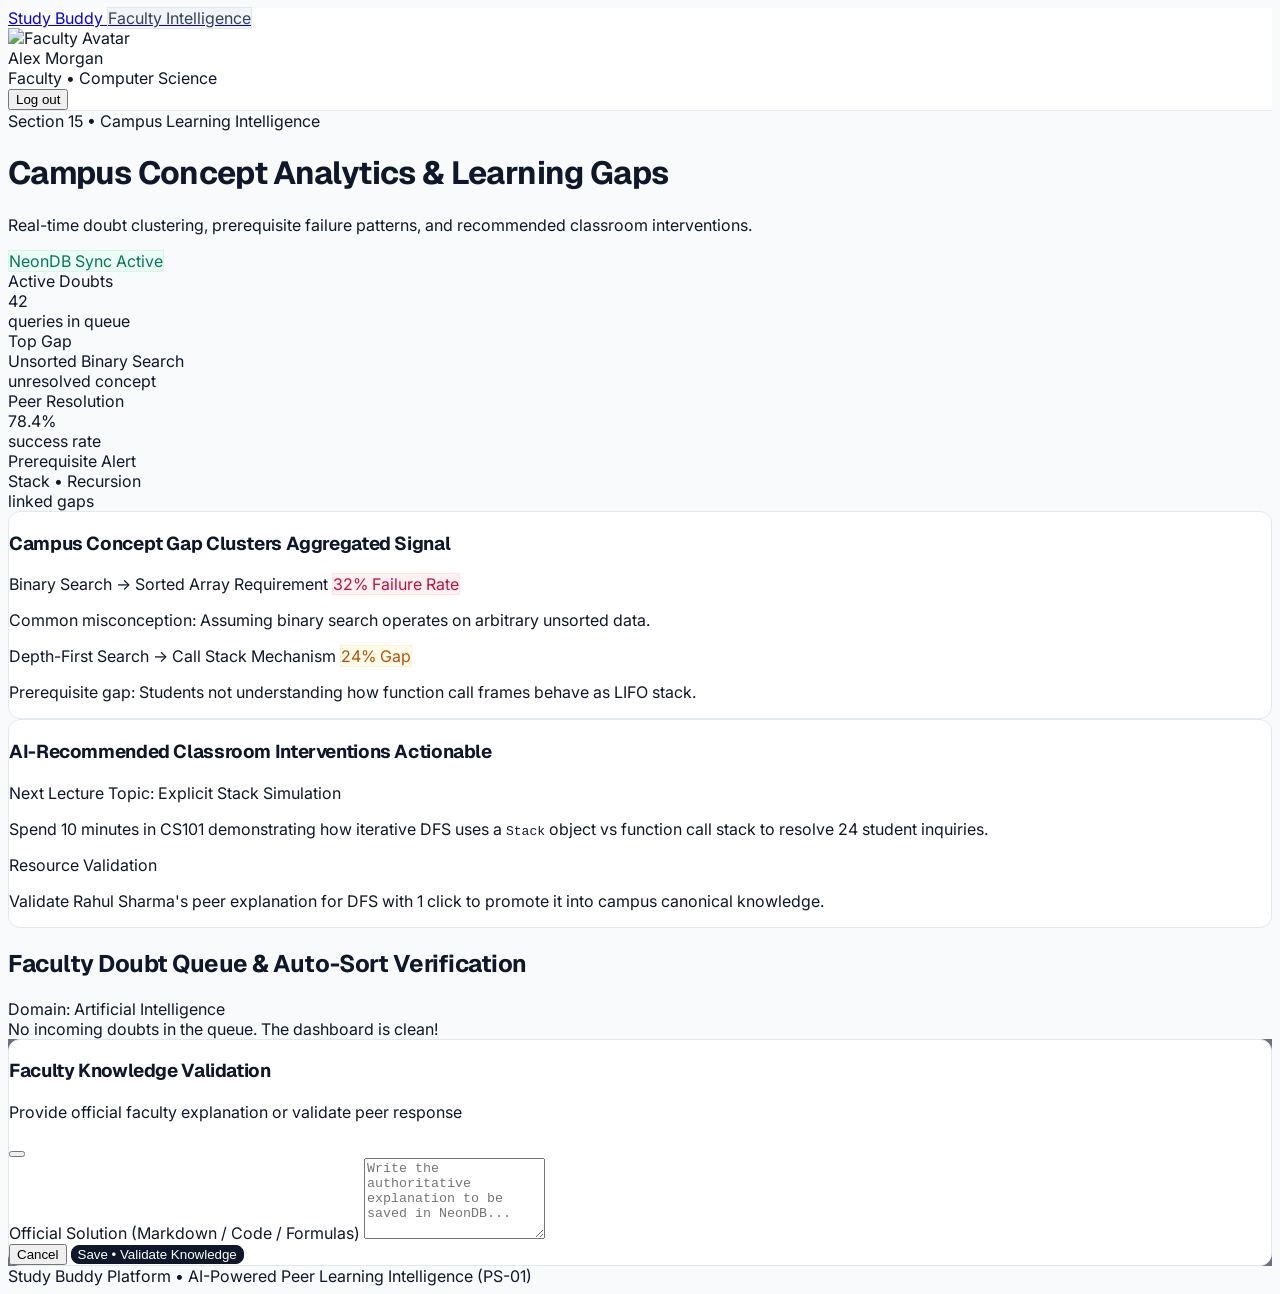
==== commit c02ba363: "feat: implement URL-routing and share links by doubt ID for student & faculty dashboards" ====
--- a/faculty-dashboard.html
+++ b/faculty-dashboard.html
@@ -201,7 +201,7 @@
           <h3 class="text-base font-bold text-slate-900">Faculty Knowledge Validation</h3>
           <p class="text-xs text-slate-500">Provide official faculty explanation or validate peer response</p>
         </div>
-        <button type="button" onclick="closeModal('faculty-answer-modal')" aria-label="Close modal"
+        <button type="button" onclick="closeFacultyModal()" aria-label="Close modal"
           class="text-slate-400 hover:text-slate-700 p-1">
           <i data-lucide="x" class="w-4 h-4"></i>
         </button>
@@ -219,7 +219,7 @@
         </div>
 
         <div class="flex items-center justify-end gap-2 pt-2 border-t border-slate-200">
-          <button type="button" onclick="closeModal('faculty-answer-modal')"
+          <button type="button" onclick="closeFacultyModal()"
             class="px-3.5 py-2 text-xs font-medium text-slate-600 hover:text-slate-900">
             Cancel
           </button>
@@ -253,7 +253,42 @@
       await DB.syncDoubts();
       renderFacultyQueue();
       lucide.createIcons();
+      checkUrlForFaculty();
     });
+
+    window.addEventListener("popstate", () => {
+      const hash = window.location.hash;
+      if (hash && hash.includes("/question/")) {
+        checkUrlForFaculty();
+      } else {
+        const modal = document.getElementById("faculty-answer-modal");
+        if (modal && !modal.classList.contains("hidden")) {
+          closeModal("faculty-answer-modal");
+        }
+      }
+    });
+
+    function checkUrlForFaculty() {
+      const hash = window.location.hash;
+      const params = new URLSearchParams(window.location.search);
+      let doubtId = params.get("doubt") || params.get("question") || params.get("questionId") || params.get("id");
+      
+      if (!doubtId && hash && hash.includes("/question/")) {
+        const parts = hash.split("/question/");
+        if (parts.length > 1) {
+          doubtId = parts[1];
+        }
+      }
+      
+      if (doubtId) {
+        openFacultyAnswer(doubtId);
+      }
+    }
+
+    function closeFacultyModal() {
+      closeModal("faculty-answer-modal");
+      window.history.pushState({}, "", window.location.pathname);
+    }
 
     // Minimal markdown -> HTML for the AI's exam-style answers (just **bold**)
     function renderLiteMarkdown(text) {
@@ -364,6 +399,9 @@
     function openFacultyAnswer(doubtId) {
       document.getElementById("fac-hidden-doubt-id").value = doubtId;
       openModal("faculty-answer-modal");
+      
+      const newUrl = `${window.location.pathname}#/question/${doubtId}`;
+      window.history.pushState({ doubtId }, "", newUrl);
     }
 
     async function submitFacultyAnswer(e) {
@@ -381,7 +419,7 @@
       };
 
       await DB.resolveDoubt(doubtId, answerData);
-      closeModal("faculty-answer-modal");
+      closeFacultyModal();
       showToast("Solution saved & knowledge validated in NeonDB!", "success");
       renderFacultyQueue();
     }
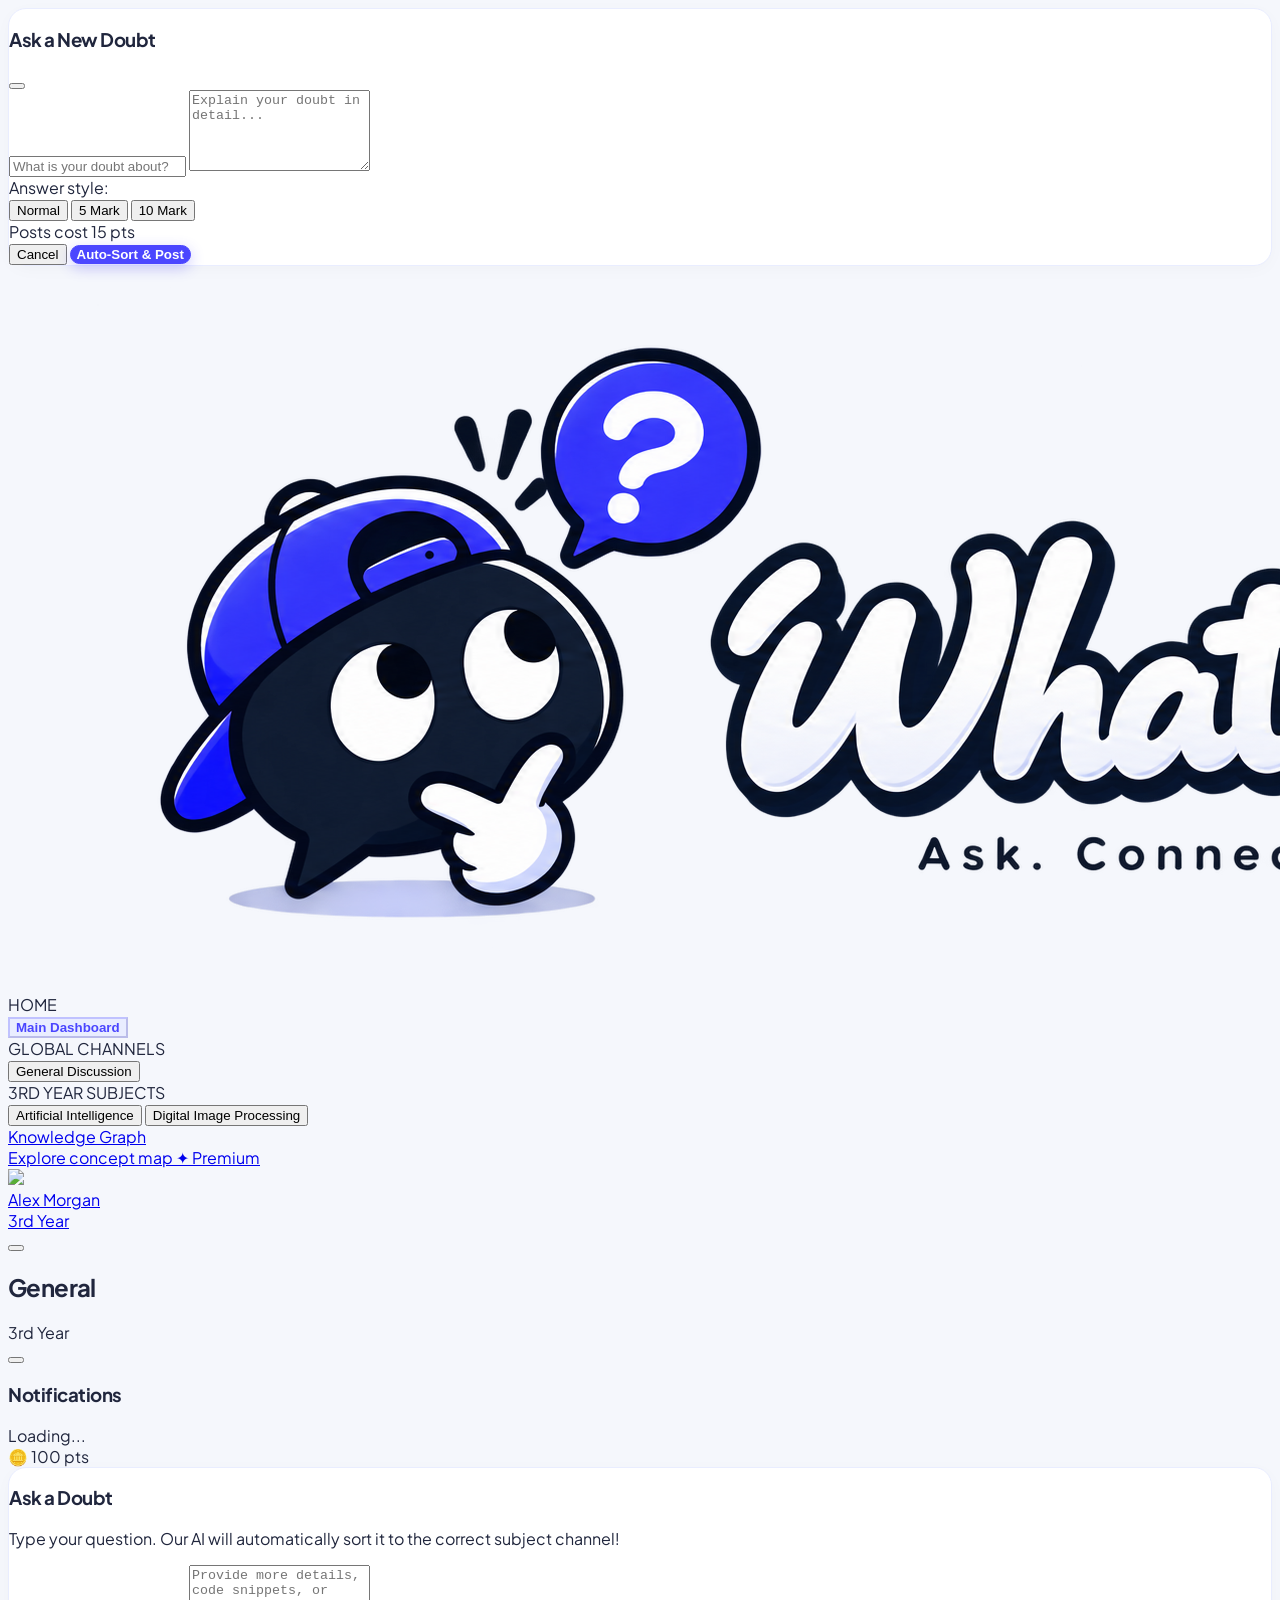
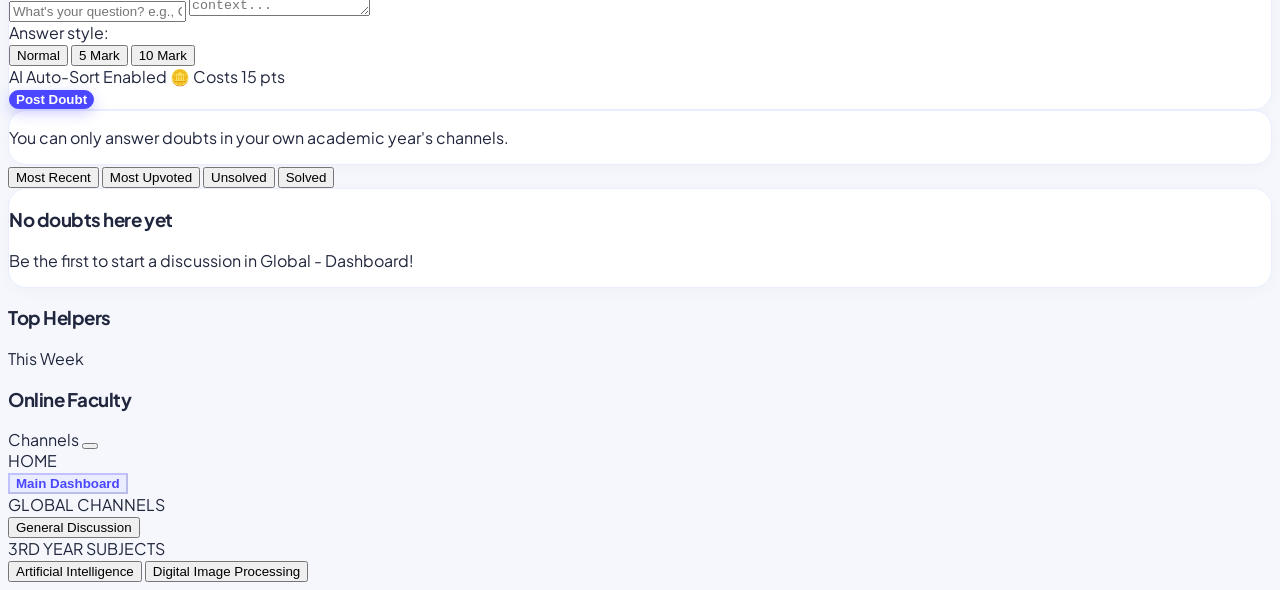
==== commit 98526977: "feat: profile page, sidebar KG premium card, feed filter tabs, sidebar user card links to profile" ====
--- a/faculty-dashboard.html
+++ b/faculty-dashboard.html
@@ -4,10 +4,42 @@
 <head>
   <meta charset="UTF-8">
   <meta name="viewport" content="width=device-width, initial-scale=1.0">
-  <title>Faculty Learning Intelligence Dashboard — Study Buddy (PS-01)</title>
-
-  <!-- Tailwind CSS CDN -->
+  <title>Faculty Intelligence Dashboard — What's that?</title>
+
+  <!-- Tailwind CSS CDN & Config -->
   <script src="https://cdn.tailwindcss.com"></script>
+  <script>
+    tailwind.config = {
+      theme: {
+        extend: {
+          fontFamily: {
+            sans: ['"Plus Jakarta Sans"', 'Inter', 'sans-serif']
+          },
+          colors: {
+            brand: {
+              DEFAULT: '#4B46FF',
+              hover: '#3934E6',
+              accent: '#6C8CFF',
+              navy: '#0B1230',
+              dark: '#070B1D',
+              ice: '#F7F9FF',
+              main: '#F5F7FC',
+              secondary: '#E9EDFF',
+              success: '#35C98A',
+              warning: '#FFC857',
+              error: '#FF5C70',
+              text: '#20263D',
+              muted: '#737B94'
+            }
+          },
+          borderRadius: {
+            '2xl': '18px',
+            '3xl': '24px'
+          }
+        }
+      }
+    }
+  </script>
 
   <!-- Lucide Icons -->
   <script src="https://unpkg.com/lucide@latest"></script>
@@ -16,175 +48,154 @@
   <link rel="stylesheet" href="css/style.css">
 </head>
 
-<body class="bg-slate-50 text-slate-900 min-h-screen flex flex-col justify-between">
+<body class="bg-[#F5F7FC] text-[#20263D] min-h-screen flex flex-col justify-between font-sans">
 
   <!-- Header -->
-  <header class="sticky top-0 z-40 crisp-nav bg-white/95 border-b border-slate-200">
-    <div class="max-w-7xl mx-auto px-4 sm:px-6 lg:px-8 h-16 flex items-center justify-between">
+  <header class="sticky top-0 z-40 bg-white/90 backdrop-blur-md border-b border-[#E9EDFF]">
+    <div class="max-w-7xl mx-auto px-4 sm:px-6 lg:px-8 h-20 flex items-center justify-between">
 
       <!-- Brand Logo -->
-      <a href="index.html" class="flex items-center gap-2.5">
-        <div class="w-8 h-8 rounded-lg bg-slate-900 flex items-center justify-center text-white">
-          <i data-lucide="graduation-cap" class="w-4 h-4"></i>
-        </div>
-        <div>
-          <span class="text-base font-bold text-slate-900">Study Buddy</span>
-          <span class="badge-clean-neutral text-[10px] font-semibold px-2 py-0.5 rounded ml-2">Faculty
-            Intelligence</span>
-        </div>
+      <a href="index.html" class="flex items-center gap-3">
+        <img src="assets/logo.png" alt="Logo" class="h-16 sm:h-18 w-auto object-contain hover:scale-105 transition-transform">
+        <span class="text-[10px] font-extrabold uppercase tracking-wider px-2.5 py-1 rounded-lg bg-[#F7F9FF] border border-[#E9EDFF] text-[#4B46FF]">Faculty Intelligence</span>
       </a>
 
+      <!-- Notifications Bell -->
+      <div class="relative ml-auto mr-4">
+        <button id="fac-notification-btn" onclick="toggleNotifications(event)" class="p-2 text-[#737B94] hover:text-[#0B1230] hover:bg-[#F7F9FF] rounded-xl transition-colors relative border border-transparent hover:border-[#E9EDFF]">
+          <i data-lucide="bell" class="w-5 h-5"></i>
+          <span id="fac-notification-badge" class="absolute top-1.5 right-1.5 w-2.5 h-2.5 bg-[#FF5C70] rounded-full hidden"></span>
+        </button>
+        <div id="fac-notification-dropdown" class="origin-top-right absolute right-0 mt-2 w-80 rounded-2xl shadow-xl bg-white ring-1 ring-black ring-opacity-5 divide-y divide-[#E9EDFF] hidden z-50 border border-[#E9EDFF]">
+          <div class="p-4 bg-[#F7F9FF]">
+            <h3 class="text-xs font-bold text-[#0B1230] uppercase tracking-wider">Notifications</h3>
+          </div>
+          <div id="fac-notification-list" class="max-h-64 overflow-y-auto">
+             <div class="p-4 text-center text-xs text-[#737B94]">Loading...</div>
+          </div>
+        </div>
+      </div>
+
       <!-- Faculty Profile -->
-      <div class="flex items-center gap-2.5">
+      <div class="flex items-center gap-3">
         <img id="fac-header-avatar"
           src="https://images.unsplash.com/photo-1534528741775-53994a69daeb?auto=format&fit=crop&q=80&w=250"
-          class="w-8 h-8 rounded-full border border-slate-200 object-cover" alt="Faculty Avatar">
+          class="w-9 h-9 rounded-full border border-[#E9EDFF] object-cover shadow-sm" alt="Faculty Avatar">
         <div class="hidden sm:block text-left">
-          <div class="text-xs font-bold text-slate-900 leading-tight" id="fac-header-name">Dr. Sarah Jenkins</div>
-          <div class="text-[10px] text-slate-500 font-medium">Faculty &bull; Computer Science</div>
-        </div>
-        <div class="w-px h-6 bg-slate-200 mx-1"></div>
+          <div class="text-xs font-bold text-[#0B1230] leading-tight" id="fac-header-name">Dr. Sarah Jenkins</div>
+          <div class="text-[10px] text-[#737B94] font-semibold">Faculty &bull; Computer Science</div>
+        </div>
+        <div class="w-px h-6 bg-[#E9EDFF] mx-1"></div>
         <button type="button" onclick="logout()" title="Log out" aria-label="Log out"
-          class="flex items-center gap-1.5 text-xs text-slate-500 hover:text-slate-900 transition-colors px-2 py-1.5 rounded-md hover:bg-slate-100">
-          <i data-lucide="log-out" class="w-3.5 h-3.5"></i>
-          <span class="hidden sm:inline font-medium">Log out</span>
+          class="flex items-center gap-1.5 text-xs text-[#737B94] hover:text-[#FF5C70] transition-colors px-3 py-2 rounded-xl hover:bg-[#FF5C70]/10 border border-transparent">
+          <i data-lucide="log-out" class="w-4 h-4"></i>
+          <span class="hidden sm:inline font-bold">Log out</span>
         </button>
       </div>
     </div>
   </header>
 
   <!-- Main Container -->
-  <main class="max-w-7xl mx-auto px-4 sm:px-6 lg:px-8 py-8 space-y-6 flex-1 w-full">
+  <main class="max-w-7xl mx-auto px-4 sm:px-6 lg:px-8 py-8 space-y-8 flex-1 w-full">
 
     <!-- 1. TOP STATS BAR -->
-    <div class="bg-white rounded-2xl border border-slate-200 shadow-sm overflow-hidden">
-      <div class="p-6 pb-5">
+    <div class="card-modern bg-white shadow-sm border-[#E9EDFF] p-0 overflow-hidden">
+      <div class="p-6 sm:p-8">
         <div class="flex flex-col sm:flex-row sm:items-start justify-between gap-4">
           <div>
             <span
-              class="inline-flex items-center gap-1.5 text-[10px] font-bold uppercase tracking-widest text-slate-400 mb-2">
-              <span class="w-1.5 h-1.5 rounded-full bg-emerald-500 inline-block"></span>
+              class="inline-flex items-center gap-1.5 text-[11px] font-extrabold uppercase tracking-wider text-[#737B94] mb-2">
+              <span class="w-2 h-2 rounded-full bg-[#35C98A] inline-block animate-pulse"></span>
               Section 15 &bull; Campus Learning Intelligence
             </span>
-            <h1 class="text-xl sm:text-2xl font-bold text-slate-950 leading-tight">
+            <h1 class="text-2xl sm:text-3xl font-extrabold text-[#0B1230] leading-tight">
               Campus Concept Analytics &amp; Learning Gaps
             </h1>
-            <p class="text-xs text-slate-500 mt-1.5 leading-relaxed max-w-xl">
+            <p class="text-xs sm:text-sm text-[#737B94] mt-2 leading-relaxed max-w-2xl font-medium">
               Real-time doubt clustering, prerequisite failure patterns, and recommended classroom interventions.
             </p>
           </div>
-          <span class="badge-clean-emerald text-xs font-semibold px-3 py-1.5 rounded-lg self-start whitespace-nowrap">
+          <span class="text-xs font-extrabold text-[#35C98A] bg-[#35C98A]/10 border border-[#35C98A]/20 px-3.5 py-2 rounded-xl self-start whitespace-nowrap">
             NeonDB Sync Active
           </span>
         </div>
       </div>
-      <div class="grid grid-cols-2 sm:grid-cols-4 border-t border-slate-100">
-        <div class="p-4 border-r border-slate-100">
-          <div class="text-[10px] font-bold text-slate-400 uppercase tracking-wider mb-1">Active Doubts</div>
-          <div class="text-2xl font-bold text-slate-900">42</div>
-          <div class="text-[11px] text-slate-500 mt-0.5">queries in queue</div>
-        </div>
-        <div class="p-4 sm:border-r border-slate-100">
-          <div class="text-[10px] font-bold text-slate-400 uppercase tracking-wider mb-1">Top Gap</div>
-          <div class="text-sm font-bold text-amber-600 leading-snug mt-0.5">Unsorted Binary Search</div>
-          <div class="text-[11px] text-slate-500 mt-0.5">unresolved concept</div>
-        </div>
-        <div class="p-4 border-r border-t sm:border-t-0 border-slate-100">
-          <div class="text-[10px] font-bold text-slate-400 uppercase tracking-wider mb-1">Peer Resolution</div>
-          <div class="text-2xl font-bold text-emerald-600">78.4%</div>
-          <div class="text-[11px] text-slate-500 mt-0.5">success rate</div>
-        </div>
-        <div class="p-4 border-t sm:border-t-0 border-slate-100">
-          <div class="text-[10px] font-bold text-slate-400 uppercase tracking-wider mb-1">Prerequisite Alert</div>
-          <div class="text-sm font-bold text-slate-900 leading-snug mt-0.5">Stack &bull; Recursion</div>
-          <div class="text-[11px] text-slate-500 mt-0.5">linked gaps</div>
+
+      <div class="grid grid-cols-2 sm:grid-cols-4 border-t border-[#E9EDFF] bg-[#F7F9FF]">
+        <div class="p-5 border-r border-[#E9EDFF]">
+          <div class="text-[10px] font-extrabold text-[#737B94] uppercase tracking-wider mb-1">Total Queries</div>
+          <div id="fac-total-queries-count" class="text-3xl font-extrabold text-[#0B1230]">0</div>
+          <div class="text-[11px] text-[#737B94] font-medium mt-1">all-time queries</div>
+        </div>
+        <div class="p-5 sm:border-r border-[#E9EDFF]">
+          <div class="text-[10px] font-extrabold text-[#737B94] uppercase tracking-wider mb-1">Answered</div>
+          <div id="fac-answered-queries-count" class="text-3xl font-extrabold text-[#35C98A]">0</div>
+          <div class="text-[11px] text-[#737B94] font-medium mt-1">has at least 1 answer</div>
+        </div>
+        <div class="p-5 border-r border-t sm:border-t-0 border-[#E9EDFF]">
+          <div class="text-[10px] font-extrabold text-[#737B94] uppercase tracking-wider mb-1">Unanswered</div>
+          <div id="fac-unanswered-queries-count" class="text-3xl font-extrabold text-[#FF5C70]">0</div>
+          <div class="text-[11px] text-[#737B94] font-medium mt-1">needs immediate attention</div>
+        </div>
+        <div class="p-5 border-t sm:border-t-0 border-[#E9EDFF]">
+          <div class="text-[10px] font-extrabold text-[#737B94] uppercase tracking-wider mb-1">Yet to Verify</div>
+          <div id="fac-unverified-queries-count" class="text-3xl font-extrabold text-[#FFC857]">0</div>
+          <div class="text-[11px] text-[#737B94] font-medium mt-1">awaiting faculty approval</div>
         </div>
       </div>
     </div>
 
-    <!-- 2. CAMPUS LEARNING GAPS & RECOMMENDED INTERVENTIONS (Section 15 of PDF) -->
+    <!-- 2. CAMPUS LEARNING GAPS & RECOMMENDED INTERVENTIONS -->
     <div class="grid grid-cols-1 lg:grid-cols-2 gap-6">
 
       <!-- Learning Gap Heatmap -->
-      <div class="crisp-card p-5 bg-white shadow-sm border border-slate-200">
+      <div class="card-modern bg-white p-6 shadow-sm border-[#E9EDFF]">
         <h3
-          class="text-xs font-bold uppercase tracking-wider text-slate-900 mb-3 pb-2 border-b border-slate-100 flex items-center justify-between">
+          class="text-xs font-extrabold uppercase tracking-wider text-[#0B1230] mb-4 pb-3 border-b border-[#E9EDFF] flex items-center justify-between">
           <span>Campus Concept Gap Clusters</span>
-          <span class="text-[10px] text-slate-400">Aggregated Signal</span>
+          <span class="text-[10px] font-bold text-[#737B94] bg-[#F7F9FF] px-2 py-1 rounded-md border border-[#E9EDFF]">Aggregated Signal</span>
         </h3>
 
-        <div class="space-y-3 text-xs">
-          <div class="p-3 rounded-lg bg-slate-50 border border-slate-200">
-            <div class="flex justify-between items-center mb-1">
-              <span class="font-bold text-slate-900">Binary Search &rarr; Sorted Array Requirement</span>
-              <span class="badge-clean-rose text-[10px] font-bold px-1.5 py-0.2 rounded">32% Failure Rate</span>
-            </div>
-            <p class="text-[11px] text-slate-500 mb-2">Common misconception: Assuming binary search operates on
-              arbitrary unsorted data.</p>
-            <div class="w-full h-1.5 bg-slate-200 rounded-full overflow-hidden">
-              <div class="h-full bg-rose-500 rounded-full" style="width: 32%"></div>
-            </div>
-          </div>
-
-          <div class="p-3 rounded-lg bg-slate-50 border border-slate-200">
-            <div class="flex justify-between items-center mb-1">
-              <span class="font-bold text-slate-900">Depth-First Search &rarr; Call Stack Mechanism</span>
-              <span class="badge-clean-amber text-[10px] font-bold px-1.5 py-0.2 rounded">24% Gap</span>
-            </div>
-            <p class="text-[11px] text-slate-500 mb-2">Prerequisite gap: Students not understanding how function call
-              frames behave as LIFO stack.</p>
-            <div class="w-full h-1.5 bg-slate-200 rounded-full overflow-hidden">
-              <div class="h-full bg-amber-500 rounded-full" style="width: 24%"></div>
-            </div>
-          </div>
-        </div>
-      </div>
-
-      <!-- Recommended Classroom Interventions (Section 15 of PDF) -->
-      <div class="crisp-card p-5 bg-white shadow-sm border border-slate-200">
+        <div id="fac-gap-heatmap-container" class="space-y-3.5 text-xs">
+          <!-- Dynamic Content -->
+        </div>
+      </div>
+
+      <!-- Recommended Classroom Interventions -->
+      <div class="card-modern bg-white p-6 shadow-sm border-[#E9EDFF]">
         <h3
-          class="text-xs font-bold uppercase tracking-wider text-slate-900 mb-3 pb-2 border-b border-slate-100 flex items-center justify-between">
+          class="text-xs font-extrabold uppercase tracking-wider text-[#0B1230] mb-4 pb-3 border-b border-[#E9EDFF] flex items-center justify-between">
           <span>AI-Recommended Classroom Interventions</span>
-          <span class="text-[10px] text-emerald-600 font-bold">Actionable</span>
+          <span class="text-[10px] text-[#35C98A] font-extrabold bg-[#35C98A]/10 px-2 py-1 rounded-md border border-[#35C98A]/20">Actionable</span>
         </h3>
 
-        <div class="space-y-3 text-xs">
-          <div class="p-3 rounded-lg bg-emerald-50/50 border border-emerald-200 text-slate-800">
-            <div class="font-bold text-emerald-950 mb-1 flex items-center gap-1.5">
-              <i data-lucide="zap" class="w-3.5 h-3.5 text-emerald-600"></i>
-              <span>Next Lecture Topic: Explicit Stack Simulation</span>
-            </div>
-            <p class="text-[11px] text-slate-600 leading-relaxed">
-              Spend 10 minutes in CS101 demonstrating how iterative DFS uses a <code>Stack</code> object vs function
-              call stack to resolve 24 student inquiries.
-            </p>
-          </div>
-
-          <div class="p-3 rounded-lg bg-blue-50/50 border border-blue-200 text-slate-800">
-            <div class="font-bold text-blue-950 mb-1 flex items-center gap-1.5">
-              <i data-lucide="book-marked" class="w-3.5 h-3.5 text-blue-600"></i>
-              <span>Resource Validation</span>
-            </div>
-            <p class="text-[11px] text-slate-600 leading-relaxed">
-              Validate Rahul Sharma&apos;s peer explanation for DFS with 1 click to promote it into campus canonical
-              knowledge.
-            </p>
-          </div>
-        </div>
-      </div>
-
+        <div id="fac-ai-interventions-container" class="space-y-3.5 text-xs">
+          <!-- Dynamic Content -->
+        </div>
+      </div>
     </div>
 
     <!-- 3. DOUBT QUEUE -->
     <div class="space-y-4">
-      <div class="flex items-center justify-between">
-        <h2 class="text-base font-bold text-slate-950 flex items-center gap-2">
-          <i data-lucide="inbox" class="w-4 h-4 text-slate-600"></i>
+      <div class="flex items-center justify-between flex-wrap gap-3">
+        <h2 class="text-lg font-extrabold text-[#0B1230] flex items-center gap-2">
+          <i data-lucide="inbox" class="w-5 h-5 text-[#4B46FF]"></i>
           Faculty Doubt Queue &amp; Auto-Sort Verification
         </h2>
-        <span class="text-xs font-semibold text-slate-500 bg-slate-100 px-3 py-1.5 rounded-lg"
+        <span class="text-xs font-bold text-[#4B46FF] bg-[#F7F9FF] px-3.5 py-2 rounded-xl border border-[#E9EDFF]"
           id="fac-header-domain">Domain: Artificial Intelligence</span>
       </div>
+
+      <!-- Filters -->
+      <div class="flex flex-wrap items-center gap-2 border-b border-[#E9EDFF] pb-4" id="faculty-filters">
+        <button onclick="setFacFilter('all')" class="fac-filter-btn px-4 py-2 rounded-xl text-xs font-bold transition-all bg-[#4B46FF] text-white shadow-sm" data-filter="all">All Questions</button>
+        <button onclick="setFacFilter('active')" class="fac-filter-btn px-4 py-2 rounded-xl text-xs font-bold transition-all bg-white text-[#737B94] hover:bg-[#F7F9FF] border border-[#E9EDFF]" data-filter="active">Active (Unresolved)</button>
+        <button onclick="setFacFilter('unanswered')" class="fac-filter-btn px-4 py-2 rounded-xl text-xs font-bold transition-all bg-white text-[#737B94] hover:bg-[#F7F9FF] border border-[#E9EDFF]" data-filter="unanswered">Unanswered</button>
+        <button onclick="setFacFilter('answered')" class="fac-filter-btn px-4 py-2 rounded-xl text-xs font-bold transition-all bg-white text-[#737B94] hover:bg-[#F7F9FF] border border-[#E9EDFF]" data-filter="answered">Answered</button>
+        <button onclick="setFacFilter('not_verified')" class="fac-filter-btn px-4 py-2 rounded-xl text-xs font-bold transition-all bg-white text-[#737B94] hover:bg-[#F7F9FF] border border-[#E9EDFF]" data-filter="not_verified">Not Verified</button>
+        <button onclick="setFacFilter('verified')" class="fac-filter-btn px-4 py-2 rounded-xl text-xs font-bold transition-all bg-white text-[#737B94] hover:bg-[#F7F9FF] border border-[#E9EDFF]" data-filter="verified">Verified</button>
+      </div>
+
       <div id="faculty-queue-list" class="space-y-4">
         <!-- Injected via JS -->
       </div>
@@ -195,35 +206,34 @@
   <!-- ANSWER / VALIDATE MODAL -->
   <div id="faculty-answer-modal" class="fixed inset-0 z-50 modal-backdrop hidden items-center justify-center p-4">
     <div
-      class="crisp-card max-w-xl w-full p-6 bg-white shadow-xl border border-slate-300 relative max-h-[90vh] overflow-y-auto">
-      <div class="flex items-center justify-between pb-3 border-b border-slate-200 mb-4">
+      class="card-modern max-w-xl w-full p-6 bg-white shadow-2xl border-[#E9EDFF] relative max-h-[90vh] overflow-y-auto">
+      <div class="flex items-center justify-between pb-4 border-b border-[#E9EDFF] mb-5">
         <div>
-          <h3 class="text-base font-bold text-slate-900">Faculty Knowledge Validation</h3>
-          <p class="text-xs text-slate-500">Provide official faculty explanation or validate peer response</p>
+          <h3 class="text-base font-extrabold text-[#0B1230]">Faculty Knowledge Validation</h3>
+          <p class="text-xs text-[#737B94] font-medium">Provide official faculty explanation or validate peer response</p>
         </div>
         <button type="button" onclick="closeFacultyModal()" aria-label="Close modal"
-          class="text-slate-400 hover:text-slate-700 p-1">
-          <i data-lucide="x" class="w-4 h-4"></i>
+          class="text-[#737B94] hover:text-[#0B1230] p-1.5 rounded-xl hover:bg-[#F7F9FF]">
+          <i data-lucide="x" class="w-5 h-5"></i>
         </button>
       </div>
 
-      <form onsubmit="submitFacultyAnswer(event)" class="space-y-3.5">
+      <form onsubmit="submitFacultyAnswer(event)" class="space-y-4">
         <input type="hidden" id="fac-hidden-doubt-id">
 
         <div>
-          <label class="block text-xs font-semibold text-slate-700 mb-1">Official Solution (Markdown / Code /
-            Formulas)</label>
-          <textarea id="fac-solution-text" rows="5" required
+          <label class="block text-xs font-bold text-[#737B94] uppercase tracking-wider mb-2">Official Solution (Markdown / Code / Formulas)</label>
+          <textarea id="fac-solution-text" rows="6" required
             placeholder="Write the authoritative explanation to be saved in NeonDB..."
-            class="w-full bg-white border border-slate-300 rounded-md p-3 text-xs text-slate-900 focus:outline-none focus:border-slate-900"></textarea>
-        </div>
-
-        <div class="flex items-center justify-end gap-2 pt-2 border-t border-slate-200">
+            class="w-full bg-[#F7F9FF] border border-[#E9EDFF] rounded-xl p-3.5 text-xs text-[#20263D] focus:bg-white focus:border-[#4B46FF] focus:ring-2 ring-[#4B46FF]/10 outline-none transition-all leading-relaxed"></textarea>
+        </div>
+
+        <div class="flex items-center justify-end gap-3 pt-3 border-t border-[#E9EDFF]">
           <button type="button" onclick="closeFacultyModal()"
-            class="px-3.5 py-2 text-xs font-medium text-slate-600 hover:text-slate-900">
+            class="px-4 py-2.5 text-xs font-bold text-[#737B94] hover:text-[#0B1230] transition-colors">
             Cancel
           </button>
-          <button type="submit" class="btn-primary px-4 py-2 text-xs font-semibold">
+          <button type="submit" class="btn-electric bg-[#4B46FF] hover:bg-[#3934E6] text-white px-5 py-2.5 text-xs font-bold rounded-xl shadow-md cursor-pointer transition-all">
             Save &bull; Validate Knowledge
           </button>
         </div>
@@ -232,15 +242,34 @@
   </div>
 
   <!-- Footer -->
-  <footer class="border-t border-slate-200 bg-white py-4 px-4 text-center text-xs text-slate-400">
-    <span>Study Buddy Platform &bull; AI-Powered Peer Learning Intelligence (PS-01)</span>
+  <footer class="bg-white border-t border-[#E9EDFF] mt-auto py-5">
+    <div class="max-w-7xl mx-auto px-4 sm:px-6 lg:px-8 flex flex-col sm:flex-row items-center justify-between gap-3 text-[#737B94] text-xs">
+      <img src="assets/logo.png" alt="Logo" class="h-10 w-auto object-contain">
+      <span>&copy; 2026 What's that? Platform. Authorized Faculty Access Only.</span>
+    </div>
   </footer>
 
   <!-- Scripts -->
-  <script src="js/data.js"></script>
-  <script src="js/app.js"></script>
+  <script src="js/data.js?v=2.1"></script>
+  <script src="js/app.js?v=2.1"></script>
   <script>
+    let currentFacFilter = 'all';
+
+    function setFacFilter(filter) {
+      currentFacFilter = filter;
+      const btns = document.querySelectorAll('.fac-filter-btn');
+      btns.forEach(btn => {
+        if (btn.dataset.filter === filter) {
+          btn.className = 'fac-filter-btn px-4 py-2 rounded-xl text-xs font-bold transition-all bg-[#4B46FF] text-white shadow-sm';
+        } else {
+          btn.className = 'fac-filter-btn px-4 py-2 rounded-xl text-xs font-bold transition-all bg-white text-[#737B94] hover:bg-[#F7F9FF] border border-[#E9EDFF]';
+        }
+      });
+      renderFacultyQueue();
+    }
+
     document.addEventListener("DOMContentLoaded", async () => {
+      checkAuth("faculty");
       const user = DB.getCurrentUser();
       if (user) {
         const nameEl = document.getElementById("fac-header-name");
@@ -290,22 +319,147 @@
       window.history.pushState({}, "", window.location.pathname);
     }
 
-    // Minimal markdown -> HTML for the AI's exam-style answers (just **bold**)
     function renderLiteMarkdown(text) {
       if (!text) return "";
       const escaped = String(text).replace(/&/g, "&amp;").replace(/</g, "&lt;").replace(/>/g, "&gt;");
       return escaped.replace(/\*\*(.+?)\*\*/g, "<strong>$1</strong>");
     }
 
+    function updateAnalytics(allDoubts) {
+      document.getElementById('fac-total-queries-count').textContent = allDoubts.length;
+      
+      const answered = allDoubts.filter(d => d.answers && d.answers.length > 0).length;
+      document.getElementById('fac-answered-queries-count').textContent = answered;
+      
+      const unanswered = allDoubts.filter(d => !d.answers || d.answers.length === 0).length;
+      document.getElementById('fac-unanswered-queries-count').textContent = unanswered;
+      
+      const unverified = allDoubts.filter(d => {
+        if (!d.answers || d.answers.length === 0) return false;
+        return d.answers.some(a => !a.isFacultyVerified);
+      }).length;
+      document.getElementById('fac-unverified-queries-count').textContent = unverified;
+
+      const activeDoubtsCount = allDoubts.filter(d => d.status !== 'Resolved').length;
+      const conceptCounts = {};
+      allDoubts.filter(d => d.status !== 'Resolved').forEach(d => {
+        conceptCounts[d.concept] = (conceptCounts[d.concept] || 0) + 1;
+      });
+      let topGap = "No Gaps";
+      let topGapCount = 0;
+      for (const c in conceptCounts) {
+        if (conceptCounts[c] > topGapCount) {
+          topGapCount = conceptCounts[c];
+          topGap = c;
+        }
+      }
+      
+      const sortedGaps = Object.keys(conceptCounts).sort((a,b) => conceptCounts[b] - conceptCounts[a]).slice(0, 2);
+      let heatmapHTML = '';
+      if (sortedGaps.length === 0) {
+        heatmapHTML = '<div class="text-[#737B94] italic p-4 text-center">No active gaps detected.</div>';
+      } else {
+        sortedGaps.forEach((gap, index) => {
+          const count = conceptCounts[gap];
+          const percentage = Math.round((count / Math.max(1, activeDoubtsCount)) * 100);
+          const color = index === 0 ? 'FF5C70' : 'FFC857';
+          const misconcept = allDoubts.find(d => d.concept === gap)?.misconception || `Misunderstanding of ${gap}`;
+          
+          heatmapHTML += `
+              <div class="p-4 rounded-xl bg-[#F7F9FF] border border-[#E9EDFF]">
+                <div class="flex justify-between items-center mb-1.5">
+                  <span class="font-bold text-[#0B1230] text-xs">${gap} &rarr; Foundation Required</span>
+                  <span class="bg-[#FF5C70]/10 text-[#FF5C70] border border-[#FF5C70]/20 text-[10px] font-extrabold px-2 py-0.5 rounded-md">${percentage}% Failure Rate</span>
+                </div>
+                <p class="text-[11px] text-[#737B94] mb-2.5 font-medium">Detected issue: ${misconcept}</p>
+                <div class="w-full h-2 bg-[#E9EDFF] rounded-full overflow-hidden">
+                  <div class="h-full bg-[#FF5C70] rounded-full" style="width: ${percentage}%"></div>
+                </div>
+              </div>
+          `;
+        });
+      }
+      document.getElementById('fac-gap-heatmap-container').innerHTML = heatmapHTML;
+      
+      let interventionsHTML = '';
+      if (topGap !== "No Gaps") {
+         interventionsHTML += `
+              <div class="p-4 rounded-xl bg-[#35C98A]/10 border border-[#35C98A]/20 text-[#0B1230] mb-3">
+                <div class="font-bold text-[#0B1230] mb-1 flex items-center gap-2 text-xs">
+                  <i data-lucide="zap" class="w-4 h-4 text-[#35C98A]"></i>
+                  <span>Next Lecture Topic: Explicit ${topGap} Simulation</span>
+                </div>
+                <p class="text-[11px] text-[#737B94] leading-relaxed font-medium">
+                  Spend 10 minutes demonstrating core concepts of <strong>${topGap}</strong> to address ${topGapCount} recent inquiries.
+                </p>
+              </div>
+         `;
+      }
+      
+      let foundPeer = null;
+      allDoubts.forEach(d => {
+        if (d.answers) {
+          d.answers.forEach(a => {
+            if (!a.isFacultyVerified && !a.authorName.includes("AI")) {
+              foundPeer = { doubtId: d.id, author: a.authorName, concept: d.concept };
+            }
+          });
+        }
+      });
+      
+      if (foundPeer) {
+          interventionsHTML += `
+              <div class="p-4 rounded-xl bg-[#4B46FF]/10 border border-[#4B46FF]/20 text-[#0B1230]">
+                <div class="font-bold text-[#0B1230] mb-1 flex items-center gap-2 text-xs">
+                  <i data-lucide="book-marked" class="w-4 h-4 text-[#4B46FF]"></i>
+                  <span>Resource Validation</span>
+                </div>
+                <p class="text-[11px] text-[#737B94] leading-relaxed font-medium">
+                  Validate <strong>${foundPeer.author}</strong>'s peer explanation for ${foundPeer.concept} to promote it into campus canonical knowledge.
+                  <button type="button" onclick="openFacultyAnswer('${foundPeer.doubtId}')" class="text-[#4B46FF] font-bold ml-1 hover:underline">Review Now</button>
+                </p>
+              </div>
+          `;
+      }
+      
+      if (!interventionsHTML) {
+        interventionsHTML = '<div class="text-[#737B94] italic p-4 text-center">No immediate interventions required.</div>';
+      }
+      
+      document.getElementById('fac-ai-interventions-container').innerHTML = interventionsHTML;
+    }
+
     function renderFacultyQueue() {
-      const doubts = DB.getDoubts();
+      let allDoubts = DB.getDoubts();
+      updateAnalytics(allDoubts);
+
+      let doubts = allDoubts;
+      
+      if (currentFacFilter === 'active') {
+        doubts = doubts.filter(d => d.status !== 'Resolved');
+      } else if (currentFacFilter === 'unanswered') {
+        doubts = doubts.filter(d => !d.answers || d.answers.length === 0);
+      } else if (currentFacFilter === 'answered') {
+        doubts = doubts.filter(d => d.answers && d.answers.length > 0);
+      } else if (currentFacFilter === 'not_verified') {
+        doubts = doubts.filter(d => {
+          if (!d.answers || d.answers.length === 0) return true;
+          return d.answers.some(a => !a.isFacultyVerified);
+        });
+      } else if (currentFacFilter === 'verified') {
+        doubts = doubts.filter(d => {
+          if (!d.answers || d.answers.length === 0) return false;
+          return d.answers.some(a => a.isFacultyVerified);
+        });
+      }
+
       const container = document.getElementById("faculty-queue-list");
 
       if (doubts.length === 0) {
         container.innerHTML = `
-          <div class="p-8 text-center bg-white border border-slate-200 rounded-lg text-slate-400 text-xs shadow-sm">
-            <i data-lucide="info" class="w-8 h-8 mx-auto mb-2 text-slate-300"></i>
-            <span>No incoming doubts in the queue. The dashboard is clean!</span>
+          <div class="card-modern p-10 text-center bg-white border-[#E9EDFF] rounded-2xl text-[#737B94] text-xs shadow-sm">
+            <i data-lucide="info" class="w-8 h-8 mx-auto mb-3 text-[#4B46FF]"></i>
+            <span class="font-medium">No incoming doubts in the queue matching these filters.</span>
           </div>
         `;
         lucide.createIcons();
@@ -320,27 +474,27 @@
           peerAnswersBlock = d.answers.map((a, idx) => {
             const isPeer = a.authorName.includes("Peer Mentor") || a.authorName.includes("AI") || a.authorName.includes("StudyBuddy");
             const verifyBtn = (!a.isFacultyVerified) ? `
-              <button type="button" onclick="facultyVerifyPeerAnswer('${d.id}', ${idx})" class="mt-2 bg-emerald-600 hover:bg-emerald-700 text-white px-3 py-1 rounded font-bold transition-all text-[10px] flex items-center gap-1 shadow-sm">
+              <button type="button" onclick="facultyVerifyPeerAnswer('${d.id}', ${idx})" class="mt-3 btn-electric bg-[#4B46FF] hover:bg-[#3934E6] text-white px-3.5 py-1.5 rounded-xl font-bold text-[11px] flex items-center gap-1.5 shadow-sm cursor-pointer transition-all">
                 <i data-lucide="check" class="w-3.5 h-3.5"></i>
                 <span>Approve & Verify Answer (Award Tag)</span>
               </button>
             ` : (a.isFacultyVerified ? `
-              <span class="text-emerald-600 font-bold text-[10px] flex items-center gap-0.5 mt-2">
-                <i data-lucide="award" class="w-3.5 h-3.5"></i>
+              <span class="text-[#35C98A] font-extrabold text-[11px] flex items-center gap-1 mt-3">
+                <i data-lucide="award" class="w-4 h-4"></i>
                 <span>Officially Faculty Verified</span>
               </span>
             ` : '');
 
             return `
-              <div class="mt-3 p-3 bg-slate-50 border border-slate-200 rounded-lg text-xs">
-                <div class="flex items-center justify-between font-bold text-slate-700 mb-1">
+              <div class="mt-3.5 p-4 bg-[#F7F9FF] border border-[#E9EDFF] rounded-xl text-xs">
+                <div class="flex items-center justify-between font-bold text-[#0B1230] mb-1.5">
                   <span>Solution by: ${a.authorName}</span>
                   <div class="flex items-center gap-1.5">
-                    ${a.isAiVerified ? '<span class="bg-purple-100 text-purple-700 text-[8px] font-extrabold px-1.5 py-0.5 rounded flex items-center gap-0.5">🤖 AI Verified</span>' : ''}
-                    ${a.isFacultyVerified ? '<span class="bg-emerald-100 text-emerald-700 text-[8px] font-extrabold px-1.5 py-0.5 rounded flex items-center gap-0.5">🎓 Faculty Verified</span>' : ''}
+                    ${a.isAiVerified ? '<span class="bg-[#4B46FF]/10 text-[#4B46FF] border border-[#4B46FF]/20 text-[9px] font-extrabold px-2 py-0.5 rounded-md flex items-center gap-1">🤖 AI Verified</span>' : ''}
+                    ${a.isFacultyVerified ? '<span class="bg-[#35C98A]/10 text-[#35C98A] border border-[#35C98A]/20 text-[9px] font-extrabold px-2 py-0.5 rounded-md flex items-center gap-1">🎓 Faculty Verified</span>' : ''}
                   </div>
                 </div>
-                <p class="text-slate-600 pl-2 border-l-2 border-slate-300 italic">${renderLiteMarkdown(a.content)}</p>
+                <p class="text-[#20263D] pl-3 border-l-2 border-[#4B46FF] italic font-normal">${renderLiteMarkdown(a.content)}</p>
                 ${verifyBtn}
               </div>
             `;
@@ -348,34 +502,34 @@
         }
 
         return `
-          <div class="crisp-card p-5 bg-white border border-slate-200 hover:shadow-md transition-shadow">
-            <div class="flex items-center justify-between gap-2 mb-2">
-              <div class="flex items-center gap-1.5">
-                <span class="badge-clean-neutral px-2 py-0.5 rounded text-[10px] font-bold">${d.subject} &bull; ${d.concept}</span>
-                <span class="badge-clean-neutral px-2 py-0.5 rounded text-[10px] text-slate-500">${d.difficulty}</span>
-                <span class="badge-clean-purple px-2 py-0.5 rounded text-[10px] font-bold">Auto-Sort: ${d.intent}</span>
+          <div class="card-modern p-6 bg-white border-[#E9EDFF] hover:border-[#4B46FF]/30 hover:shadow-lg transition-all">
+            <div class="flex items-center justify-between gap-2 mb-3">
+              <div class="flex items-center gap-2">
+                <span class="bg-[#F7F9FF] border border-[#E9EDFF] text-[#4B46FF] px-2.5 py-1 rounded-lg text-[10px] font-extrabold">${d.subject} &bull; ${d.concept}</span>
+                <span class="bg-[#F7F9FF] border border-[#E9EDFF] text-[#737B94] px-2.5 py-1 rounded-lg text-[10px] font-bold">${d.difficulty}</span>
+                <span class="bg-[#4B46FF]/10 text-[#4B46FF] px-2.5 py-1 rounded-lg text-[10px] font-extrabold">Auto-Sort: ${d.intent}</span>
               </div>
-              <span class="${isResolved ? 'badge-clean-emerald' : 'badge-clean-amber'} px-2 py-0.5 rounded text-[10px] font-bold">
+              <span class="${isResolved ? 'bg-[#35C98A]/10 text-[#35C98A] border border-[#35C98A]/20' : 'bg-[#FFC857]/15 text-[#0B1230] border border-[#FFC857]/30'} px-2.5 py-1 rounded-lg text-[10px] font-extrabold">
                 ${d.status}
               </span>
             </div>
 
-            <h4 class="text-sm font-bold text-slate-950 mb-1 flex items-center gap-2 flex-wrap">
+            <h4 class="text-base font-extrabold text-[#0B1230] mb-1.5 flex items-center gap-2 flex-wrap">
               <span>${d.title}</span>
-              ${d.examMode === "5m" ? '<span class="bg-violet-100 border border-violet-200 text-violet-700 px-2 py-0.5 rounded text-[10px] font-bold">5 Mark</span>' : ''}
-              ${d.examMode === "10m" ? '<span class="bg-violet-100 border border-violet-200 text-violet-700 px-2 py-0.5 rounded text-[10px] font-bold">10 Mark</span>' : ''}
+              ${d.examMode === "5m" ? '<span class="bg-[#4B46FF]/10 text-[#4B46FF] px-2.5 py-0.5 rounded-md text-[10px] font-bold">5 Mark</span>' : ''}
+              ${d.examMode === "10m" ? '<span class="bg-[#4B46FF]/10 text-[#4B46FF] px-2.5 py-0.5 rounded-md text-[10px] font-bold">10 Mark</span>' : ''}
             </h4>
-            <p class="text-xs text-slate-600 mb-3">${d.rawQuery}</p>
-
-            <div class="p-2.5 rounded bg-slate-50 border border-slate-100 text-[11px] mb-3 text-slate-600">
-              <strong>Detected Misconception:</strong> ${d.misconception}
+            <p class="text-xs text-[#737B94] mb-4 font-normal leading-relaxed">${d.rawQuery}</p>
+
+            <div class="p-3 rounded-xl bg-[#F7F9FF] border border-[#E9EDFF] text-xs mb-4 text-[#20263D]">
+              <strong class="text-[#0B1230]">Detected Misconception:</strong> ${d.misconception}
             </div>
 
             ${peerAnswersBlock}
 
-            <div class="flex items-center justify-between pt-2.5 mt-3 border-t border-slate-100 text-xs">
-              <span class="text-slate-500">Student: <strong>${d.studentName}</strong> (${d.studentYear})</span>
-              <button type="button" onclick="openFacultyAnswer('${d.id}')" class="btn-primary px-3 py-1.5 text-xs font-semibold">
+            <div class="flex items-center justify-between pt-3 mt-4 border-t border-[#E9EDFF] text-xs">
+              <span class="text-[#737B94] font-medium">Student: <strong class="text-[#0B1230]">${d.studentName}</strong> (${d.studentYear})</span>
+              <button type="button" onclick="openFacultyAnswer('${d.id}')" class="btn-electric bg-[#4B46FF] hover:bg-[#3934E6] text-white px-4 py-2 text-xs font-bold rounded-xl cursor-pointer transition-all">
                 ${isResolved ? 'Update / Validate Solution' : 'Answer Doubt'}
               </button>
             </div>
@@ -386,14 +540,19 @@
       lucide.createIcons();
     }
 
-    async function facultyVerifyPeerAnswer(doubtId, answerIdx) {
-      await DB.setAnswerFacultyVerified(doubtId, answerIdx, true);
-
-      // Award extra 15 points to the peer mentor student
-      await DB.updateUserPoints(15);
-
+    function facultyVerifyPeerAnswer(doubtId, answerIdx) {
+      const doubts = DB.getDoubts();
+      const doubt = doubts.find(d => String(d.id) === String(doubtId));
+      if (doubt && doubt.answers && doubt.answers[answerIdx]) {
+         doubt.answers[answerIdx].isFacultyVerified = true;
+         DB.saveDoubts(doubts);
+      }
+      renderFacultyQueue();
       showToast("Peer solution verified! Faculty approval tag awarded (+15 pts).", "success");
-      renderFacultyQueue();
+
+      DB.setAnswerFacultyVerified(doubtId, answerIdx, true).then(() => {
+        DB.updateUserPoints(15);
+      }).catch(err => console.error("Verify error:", err));
     }
 
     function openFacultyAnswer(doubtId) {
@@ -406,22 +565,65 @@
 
     async function submitFacultyAnswer(e) {
       e.preventDefault();
+
+      const submitBtn = e.target.querySelector('button[type="submit"]');
+      if (submitBtn && submitBtn.disabled) return;
+
       const doubtId = document.getElementById("fac-hidden-doubt-id").value;
       const text = document.getElementById("fac-solution-text").value;
 
+      const originalBtnHtml = submitBtn ? submitBtn.innerHTML : "";
+      if (submitBtn) {
+        submitBtn.disabled = true;
+        submitBtn.classList.add("opacity-60", "cursor-not-allowed");
+        submitBtn.innerHTML = '<i data-lucide="loader-2" class="w-3.5 h-3.5 animate-spin"></i> Saving...';
+        lucide.createIcons();
+      }
+
+      const user = DB.getCurrentUser();
       const answerData = {
-        authorName: "Dr. Sarah Jenkins (Faculty Lead)",
-        authorAvatar: "https://images.unsplash.com/photo-1534528741775-53994a69daeb?auto=format&fit=crop&q=80&w=250",
+        authorName: user.name,
+        authorAvatar: user.avatar,
+        authorEmail: user.email,
         style: "Technical",
         isAiVerified: true,
         isFacultyVerified: true,
         content: text
       };
 
-      await DB.resolveDoubt(doubtId, answerData);
-      closeFacultyModal();
-      showToast("Solution saved & knowledge validated in NeonDB!", "success");
-      renderFacultyQueue();
+      try {
+        const doubts = DB.getDoubts();
+        const d = doubts.find(dx => String(dx.id) === String(doubtId));
+        if (d) {
+          if (!d.answers) d.answers = [];
+          d.answers.push({
+            id: "temp-" + Date.now(),
+            ...answerData,
+            helpfulnessUpvotes: 0,
+            replies: [],
+            createdAt: new Date().toISOString()
+          });
+          d.status = 'Resolved';
+          DB.saveDoubts(doubts);
+        }
+
+        closeFacultyModal();
+        showToast("Solution saved & knowledge validated in NeonDB!", "success");
+        renderFacultyQueue();
+
+        DB.resolveDoubt(doubtId, answerData).catch(err => {
+            console.error("Error saving faculty solution:", err);
+        });
+      } catch (err) {
+        showToast("Failed to save solution. Please try again.", "error");
+      } finally {
+        if (submitBtn) {
+          submitBtn.disabled = false;
+          submitBtn.classList.remove("opacity-60", "cursor-not-allowed");
+          submitBtn.innerHTML = originalBtnHtml;
+          lucide.createIcons();
+        }
+      }
     }
   </script>
 </body>
--- a/css/style.css
+++ b/css/style.css
@@ -1,18 +1,24 @@
-@import url('https://fonts.googleapis.com/css2?family=Geist:wght@400;500;600;700&family=Inter:wght@400;500;600;700&display=swap');
+@import url('https://fonts.googleapis.com/css2?family=Plus+Jakarta+Sans:wght@400;500;600;700;800&family=Inter:wght@400;500;600;700&display=swap');
 
 :root {
-  --font-heading: 'Geist', -apple-system, BlinkMacSystemFont, 'Segoe UI', Roboto, sans-serif;
-  --font-body: 'Inter', -apple-system, BlinkMacSystemFont, 'Segoe UI', Roboto, sans-serif;
-  --primary: #0f172a;
-  --primary-hover: #1e293b;
-  --accent: #2563eb;
-  --accent-hover: #1d4ed8;
-  --border-light: #e2e8f0;
-  --border-dark: #1e293b;
-  --bg-main: #f8fafc;
-  --card-bg: #ffffff;
-  --text-main: #0f172a;
-  --text-muted: #64748b;
+  --font-heading: 'Plus Jakarta Sans', -apple-system, BlinkMacSystemFont, 'Segoe UI', Roboto, sans-serif;
+  --font-body: 'Plus Jakarta Sans', -apple-system, BlinkMacSystemFont, 'Segoe UI', Roboto, sans-serif;
+  
+  --primary-blue: #4B46FF;
+  --primary-blue-hover: #3934E6;
+  --accent-blue: #6C8CFF;
+  --midnight-navy: #0B1230;
+  --deep-ink: #070B1D;
+  --ice-white: #F7F9FF;
+  --main-bg: #F5F7FC;
+  --secondary-bg: #E9EDFF;
+  
+  --color-success: #35C98A;
+  --color-warning: #FFC857;
+  --color-error: #FF5C70;
+  
+  --text-primary: #20263D;
+  --text-muted: #737B94;
 }
 
 * {
@@ -22,132 +28,151 @@
 
 body {
   font-family: var(--font-body);
-  background-color: #f8fafc;
-  color: #0f172a;
+  background-color: var(--main-bg);
+  color: var(--text-primary);
   overflow-x: hidden;
   -webkit-font-smoothing: antialiased;
   -moz-osx-font-smoothing: grayscale;
 }
 
-h1,
-h2,
-h3,
-h4,
-h5,
-h6,
-.font-heading {
+h1, h2, h3, h4, h5, h6, .font-heading {
   font-family: var(--font-heading);
-  letter-spacing: -0.02em;
-}
-
-/* Crisp Minimalist Containers */
-.crisp-card {
+  letter-spacing: -0.025em;
+}
+
+/* Modern Card Primitive */
+.card-modern {
   background: #ffffff;
-  border: 1px solid #e2e8f0;
-  border-radius: 0.75rem;
-  transition: all 0.2s ease;
-}
-
-.crisp-card:hover {
-  border-color: #cbd5e1;
-  box-shadow: 0 4px 20px -2px rgba(15, 23, 42, 0.05);
-}
-
+  border: 1px solid var(--secondary-bg);
+  border-radius: 18px;
+  box-shadow: 0 4px 20px -4px rgba(11, 18, 48, 0.04);
+  transition: all 0.2s cubic-bezier(0.16, 1, 0.3, 1);
+}
+
+.card-modern:hover {
+  border-color: rgba(75, 70, 255, 0.25);
+  box-shadow: 0 12px 30px -6px rgba(75, 70, 255, 0.08);
+}
+
+.card-modern-interactive {
+  cursor: pointer;
+}
+
+.card-modern-interactive:hover {
+  transform: translateY(-2px);
+  border-color: rgba(75, 70, 255, 0.35);
+  box-shadow: 0 14px 36px -6px rgba(75, 70, 255, 0.12);
+}
+
+/* Header & Glass Nav */
 .crisp-nav {
   background: rgba(255, 255, 255, 0.92);
-  backdrop-filter: blur(12px);
-  -webkit-backdrop-filter: blur(12px);
-  border-bottom: 1px solid #e2e8f0;
-}
-
-/* Crisp Buttons */
-.btn-primary {
-  background-color: #0f172a;
-  color: #ffffff;
-  border: 1px solid #0f172a;
-  border-radius: 0.5rem;
-  font-weight: 500;
-  transition: all 0.15s ease;
-}
-
-.btn-primary:hover {
-  background-color: #1e293b;
-  border-color: #1e293b;
+  backdrop-filter: blur(16px);
+  -webkit-backdrop-filter: blur(16px);
+  border-bottom: 1px solid var(--secondary-bg);
+}
+
+/* Modern Buttons */
+.btn-electric {
+  background-color: var(--primary-blue) !important;
+  color: #ffffff !important;
+  border: 1px solid var(--primary-blue) !important;
+  border-radius: 14px;
+  font-weight: 600;
+  box-shadow: 0 4px 14px rgba(75, 70, 255, 0.28);
+  transition: all 0.18s cubic-bezier(0.16, 1, 0.3, 1);
+}
+
+.btn-electric:hover {
+  background-color: var(--primary-blue-hover) !important;
+  border-color: var(--primary-blue-hover) !important;
   transform: translateY(-1px);
-  box-shadow: 0 4px 12px rgba(15, 23, 42, 0.12);
-}
-
-.btn-secondary {
+  box-shadow: 0 8px 22px rgba(75, 70, 255, 0.38);
+}
+
+.btn-electric:active {
+  transform: translateY(0) scale(0.98);
+}
+
+.btn-cloud {
   background-color: #ffffff;
-  color: #0f172a;
-  border: 1px solid #cbd5e1;
-  border-radius: 0.5rem;
-  font-weight: 500;
-  transition: all 0.15s ease;
-}
-
-.btn-secondary:hover {
-  background-color: #f1f5f9;
-  border-color: #94a3b8;
-}
-
-.btn-accent {
-  background-color: #2563eb;
-  color: #ffffff;
-  border: 1px solid #2563eb;
-  border-radius: 0.5rem;
-  font-weight: 500;
-  transition: all 0.15s ease;
-}
-
-.btn-accent:hover {
-  background-color: #1d4ed8;
-  border-color: #1d4ed8;
-  transform: translateY(-1px);
-  box-shadow: 0 4px 12px rgba(37, 99, 235, 0.2);
+  color: var(--midnight-navy);
+  border: 1px solid var(--secondary-bg);
+  border-radius: 14px;
+  font-weight: 600;
+  transition: all 0.18s cubic-bezier(0.16, 1, 0.3, 1);
+}
+
+.btn-cloud:hover {
+  background-color: var(--ice-white);
+  border-color: rgba(75, 70, 255, 0.2);
+  color: var(--primary-blue);
+}
+
+.btn-cloud:active {
+  transform: scale(0.98);
 }
 
 /* Status Badges */
 .badge-clean-neutral {
-  background: #f1f5f9;
-  color: #334155;
-  border: 1px solid #e2e8f0;
+  background: var(--ice-white);
+  color: var(--text-primary);
+  border: 1px solid var(--secondary-bg);
 }
 
 .badge-clean-blue {
-  background: #eff6ff;
-  color: #1d4ed8;
-  border: 1px solid #dbeafe;
+  background: rgba(75, 70, 255, 0.08);
+  color: var(--primary-blue);
+  border: 1px solid rgba(75, 70, 255, 0.18);
 }
 
 .badge-clean-emerald {
-  background: #ecfdf5;
-  color: #047857;
-  border: 1px solid #d1fae5;
+  background: rgba(53, 201, 138, 0.1);
+  color: #219653;
+  border: 1px solid rgba(53, 201, 138, 0.25);
 }
 
 .badge-clean-amber {
-  background: #fffbeb;
-  color: #b45309;
-  border: 1px solid #fef3c7;
+  background: rgba(255, 200, 87, 0.15);
+  color: #B78103;
+  border: 1px solid rgba(255, 200, 87, 0.35);
 }
 
 .badge-clean-rose {
-  background: #fff1f2;
-  color: #be123c;
-  border: 1px solid #ffe4e6;
+  background: rgba(255, 92, 112, 0.1);
+  color: var(--color-error);
+  border: 1px solid rgba(255, 92, 112, 0.25);
 }
 
 .badge-clean-purple {
-  background: #faf5ff;
-  color: #6b21a8;
-  border: 1px solid #f3e8ff;
+  background: rgba(108, 140, 255, 0.1);
+  color: var(--primary-blue);
+  border: 1px solid rgba(108, 140, 255, 0.25);
+}
+
+/* Custom Scrollbar */
+::-webkit-scrollbar {
+  width: 6px;
+  height: 6px;
+}
+
+::-webkit-scrollbar-track {
+  background: transparent;
+}
+
+::-webkit-scrollbar-thumb {
+  background: rgba(115, 123, 148, 0.25);
+  border-radius: 9999px;
+}
+
+::-webkit-scrollbar-thumb:hover {
+  background: rgba(75, 70, 255, 0.4);
 }
 
 /* Modal Backdrop */
 .modal-backdrop {
-  background-color: rgba(15, 23, 42, 0.6);
-  backdrop-filter: blur(4px);
+  background-color: rgba(7, 11, 29, 0.55);
+  backdrop-filter: blur(8px);
 }
 
 /* Toast Notifications */
@@ -163,6 +188,10 @@
 
 .toast {
   animation: slideIn 0.25s cubic-bezier(0.16, 1, 0.3, 1) forwards;
+  background: var(--midnight-navy);
+  color: #ffffff;
+  border: 1px solid rgba(108, 140, 255, 0.25);
+  box-shadow: 0 10px 30px -4px rgba(11, 18, 48, 0.3);
 }
 
 @keyframes slideIn {
@@ -170,19 +199,18 @@
     opacity: 0;
     transform: translateY(12px) scale(0.98);
   }
-
   to {
     opacity: 1;
     transform: translateY(0) scale(1);
   }
 }
 
-/* Knowledge Graph Styling & Smooth Morphing Animations */
+/* Knowledge Graph Styling */
 .kg-canvas-container {
-  background: radial-gradient(circle at 50% 50%, #ffffff 0%, #f1f5f9 100%);
+  background: radial-gradient(circle at 50% 50%, #ffffff 0%, #F5F7FC 100%);
   background-image:
-    radial-gradient(#cbd5e1 1px, transparent 1px),
-    radial-gradient(#e2e8f0 1px, #f8fafc 1px);
+    radial-gradient(rgba(108, 140, 255, 0.15) 1px, transparent 1px),
+    radial-gradient(rgba(233, 237, 255, 0.8) 1px, #F5F7FC 1px);
   background-size: 24px 24px;
   background-position: 0 0, 12px 12px;
 }
@@ -192,69 +220,13 @@
   position: absolute;
   transform: translate(-50%, -50%) !important;
   will-change: width, height, border-radius, transform, opacity;
-  box-shadow: 0 20px 45px -10px rgba(15, 23, 42, 0.18), 0 0 0 1px rgba(15, 23, 42, 0.08);
-  overflow: hidden; /* Prevent text spilling outside during morph */
+  box-shadow: 0 20px 45px -10px rgba(11, 18, 48, 0.18), 0 0 0 1px rgba(75, 70, 255, 0.12);
+  overflow: hidden;
 }
 
 .kg-center-morph.kg-circle-mode:hover {
   transform: translate(-50%, -50%) scale(1.06) !important;
-  box-shadow: 0 25px 50px -12px rgba(79, 70, 229, 0.4), 0 0 0 4px rgba(199, 210, 254, 0.8) !important;
-}
-
-/* Expanding: 0.25s smooth transition to rectangle */
-.kg-morph-expanding {
-  transition: width 0.25s cubic-bezier(0.16, 1, 0.3, 1), 
-              height 0.25s cubic-bezier(0.16, 1, 0.3, 1), 
-              border-radius 0.25s cubic-bezier(0.16, 1, 0.3, 1), 
-              background-color 0.25s ease,
-              box-shadow 0.25s ease;
-}
-
-/* Minimizing: 0.25s smooth transition to circle */
-.kg-morph-minimizing {
-  transition: width 0.25s cubic-bezier(0.16, 1, 0.3, 1), 
-              height 0.25s cubic-bezier(0.16, 1, 0.3, 1), 
-              border-radius 0.25s cubic-bezier(0.16, 1, 0.3, 1), 
-              background-color 0.25s ease,
-              box-shadow 0.25s ease;
-}
-
-/* Instant priority fade-out for text before minimizing */
-.kg-text-exit {
-  opacity: 0 !important;
-  pointer-events: none !important;
-  transform: scale(0.92) !important;
-  transition: opacity 0.08s ease-out, transform 0.08s ease-out !important;
-}
-
-/* Fade animations for inner content */
-.kg-content-fade-in {
-  animation: kgFadeIn 0.2s cubic-bezier(0.16, 1, 0.3, 1) forwards;
-}
-
-.kg-content-fade-out {
-  animation: kgFadeOut 0.08s ease-out forwards;
-}
-
-@keyframes kgFadeIn {
-  0% {
-    opacity: 0;
-    transform: translateY(4px) scale(0.97);
-  }
-  100% {
-    opacity: 1;
-    transform: translateY(0) scale(1);
-  }
-}
-
-@keyframes kgFadeOut {
-  0% {
-    opacity: 1;
-  }
-  100% {
-    opacity: 0;
-    transform: scale(0.92);
-  }
+  box-shadow: 0 25px 50px -12px rgba(75, 70, 255, 0.35), 0 0 0 4px rgba(233, 237, 255, 0.9) !important;
 }
 
 /* Orbiting Satellite Nodes */
@@ -262,64 +234,20 @@
   position: absolute;
   transform: translate(-50%, -50%);
   transition: transform 0.25s cubic-bezier(0.34, 1.56, 0.64, 1),
-              left 0.25s cubic-bezier(0.2, 0, 0, 1),
-              top 0.25s cubic-bezier(0.2, 0, 0, 1),
-              opacity 0.2s ease,
-              box-shadow 0.2s ease,
-              border-color 0.2s ease;
+    left 0.25s cubic-bezier(0.2, 0, 0, 1),
+    top 0.25s cubic-bezier(0.2, 0, 0, 1),
+    opacity 0.2s ease,
+    box-shadow 0.2s ease,
+    border-color 0.2s ease;
   will-change: transform, left, top, opacity;
 }
 
 .kg-satellite-node:hover {
   transform: translate(-50%, -50%) scale(1.16);
-  box-shadow: 0 12px 28px -4px rgba(37, 99, 235, 0.28), 0 0 0 2px #4f46e5;
+  box-shadow: 0 12px 28px -4px rgba(75, 70, 255, 0.28), 0 0 0 2px #4B46FF;
   z-index: 30 !important;
 }
 
-.kg-satellite-node.node-gliding {
-  z-index: 40 !important;
-  transition: left 0.25s cubic-bezier(0.2, 0, 0, 1), 
-              top 0.25s cubic-bezier(0.2, 0, 0, 1), 
-              transform 0.25s cubic-bezier(0.2, 0, 0, 1);
-}
-
-.kg-satellite-node.node-exiting {
-  opacity: 0;
-  transform: translate(-50%, -50%) scale(0.3);
-  pointer-events: none;
-  transition: opacity 0.18s ease-out, transform 0.18s ease-out;
-}
-
-.kg-satellite-node.node-entering {
-  animation: satPopIn 0.3s cubic-bezier(0.34, 1.56, 0.64, 1) forwards;
-}
-
-@keyframes satPopIn {
-  0% {
-    opacity: 0;
-    transform: translate(-50%, -50%) scale(0.2);
-  }
-  100% {
-    opacity: 1;
-    transform: translate(-50%, -50%) scale(1);
-  }
-}
-
-.kg-edge-line {
-  stroke-dasharray: 6;
-  animation: edgeFlow 25s linear infinite;
-  transition: opacity 0.2s ease;
-}
-
-@keyframes edgeFlow {
-  from {
-    stroke-dashoffset: 200;
-  }
-  to {
-    stroke-dashoffset: 0;
-  }
-}
-
 .rag-pill-glow {
-  box-shadow: 0 0 12px rgba(16, 185, 129, 0.25);
+  box-shadow: 0 0 14px rgba(53, 201, 138, 0.35);
 }
